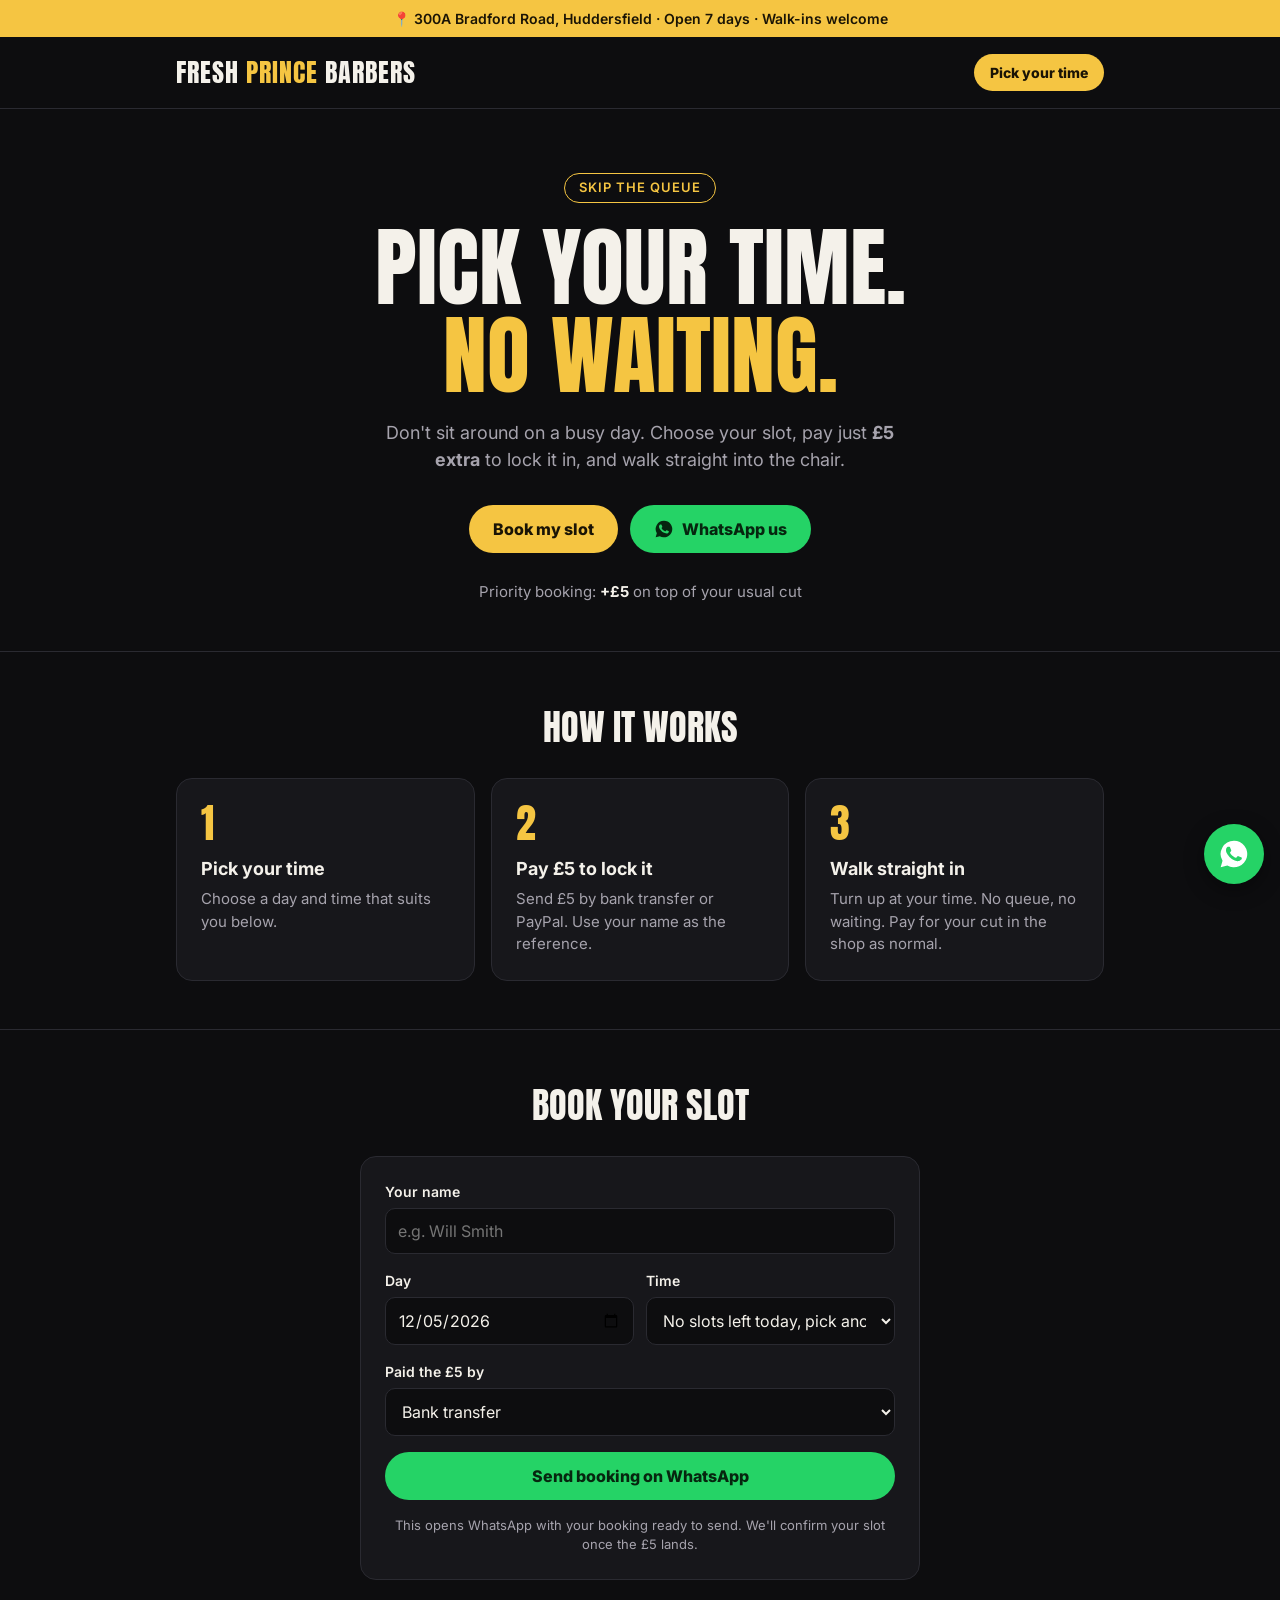
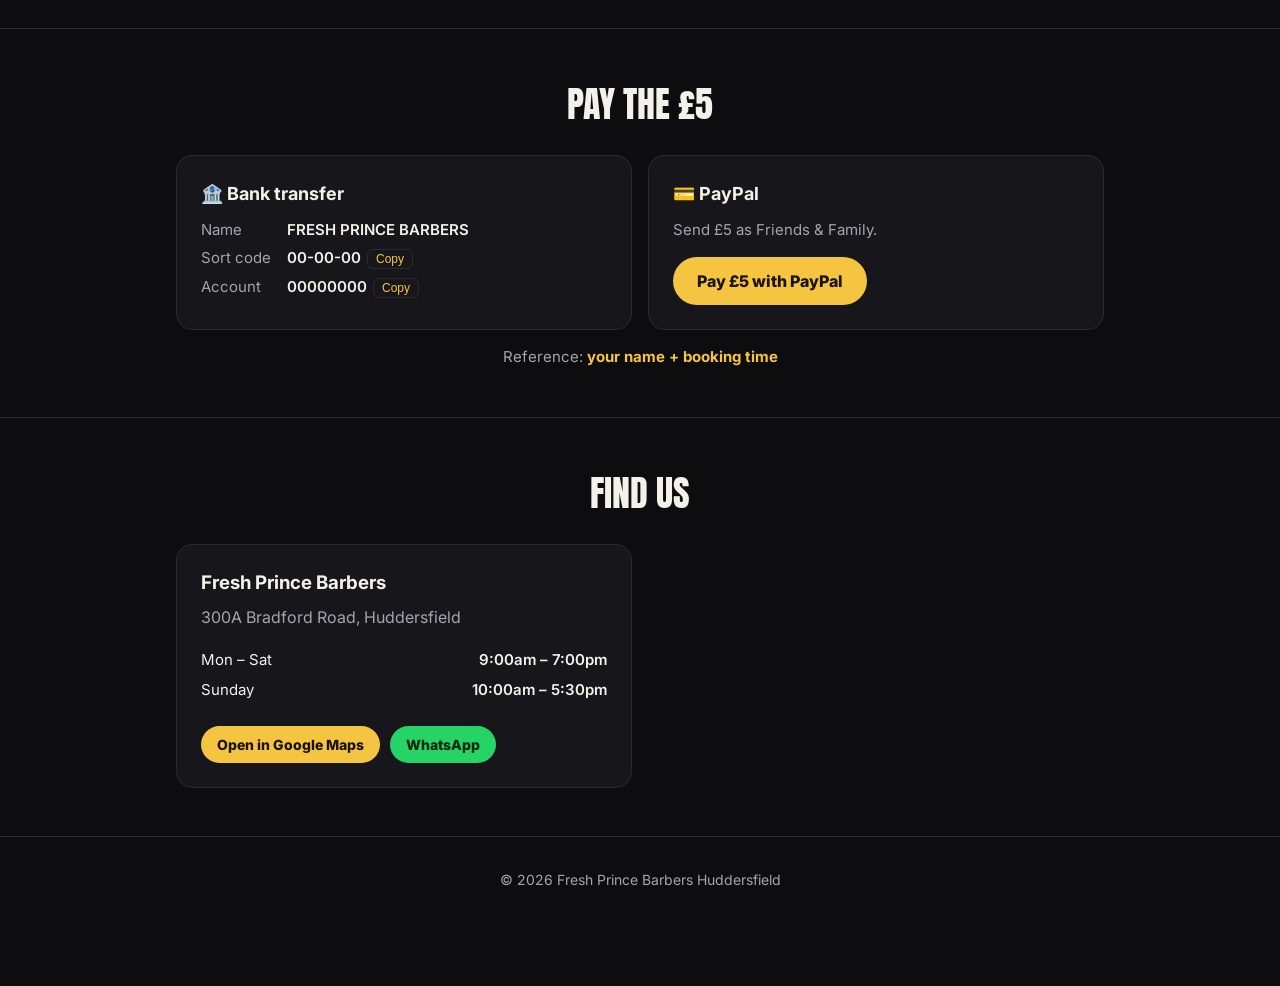
==== index.html @ 9ce082f3 "Add Fresh Prince Barbers priority-booking landing page Single-page funnel: shop banner, 'pick your t" ====
<!DOCTYPE html>
<html lang="en-GB">
<head>
<meta charset="UTF-8">
<meta name="viewport" content="width=device-width, initial-scale=1">
<title>Fresh Prince Barbers Huddersfield</title>
<meta name="description" content="Fresh Prince Barbers, 300A Bradford Road, Huddersfield. Skip the wait: pick your time and pay just £5 extra.">
<link rel="preconnect" href="https://fonts.googleapis.com">
<link rel="preconnect" href="https://fonts.gstatic.com" crossorigin>
<link href="https://fonts.googleapis.com/css2?family=Anton&family=Inter:wght@400;600;800&display=swap" rel="stylesheet">
<style>
  :root {
    --bg: #0d0d0f;
    --panel: #17171b;
    --line: #2a2a31;
    --text: #f4f1ea;
    --muted: #a6a3ad;
    --gold: #f5c542;
    --gold-ink: #1a1405;
    --wa: #25d366;
  }
  * { box-sizing: border-box; margin: 0; padding: 0; }
  html { scroll-behavior: smooth; }
  body {
    background: var(--bg);
    color: var(--text);
    font-family: Inter, system-ui, sans-serif;
    line-height: 1.5;
  }
  a { color: inherit; }
  .wrap { max-width: 960px; margin: 0 auto; padding: 0 16px; }

  /* Shop banner */
  .banner {
    background: var(--gold);
    color: var(--gold-ink);
    font-size: 14px;
    font-weight: 600;
    text-align: center;
    padding: 8px 16px;
  }
  header {
    border-bottom: 1px solid var(--line);
    padding: 16px 0;
  }
  header .wrap { display: flex; align-items: center; justify-content: space-between; gap: 12px; }
  .logo { font-family: Anton, Impact, sans-serif; font-size: 26px; letter-spacing: 1px; text-transform: uppercase; }
  .logo span { color: var(--gold); }
  .btn {
    display: inline-flex; align-items: center; justify-content: center; gap: 8px;
    border: 0; border-radius: 999px; cursor: pointer;
    font: 800 16px Inter, sans-serif; text-decoration: none;
    padding: 14px 24px;
  }
  .btn-gold { background: var(--gold); color: var(--gold-ink); }
  .btn-wa { background: var(--wa); color: #06260f; }
  .btn-small { padding: 10px 16px; font-size: 14px; }

  /* Hero offer */
  .hero { padding: 64px 0 48px; text-align: center; }
  .tag {
    display: inline-block; border: 1px solid var(--gold); color: var(--gold);
    border-radius: 999px; padding: 4px 14px; font-size: 13px; font-weight: 600;
    text-transform: uppercase; letter-spacing: 1px; margin-bottom: 20px;
  }
  .hero h1 {
    font-family: Anton, Impact, sans-serif; font-weight: 400;
    font-size: clamp(44px, 10vw, 88px); line-height: 1; text-transform: uppercase;
  }
  .hero h1 em { font-style: normal; color: var(--gold); }
  .hero p { color: var(--muted); font-size: 18px; max-width: 520px; margin: 20px auto 32px; }
  .hero .ctas { display: flex; flex-wrap: wrap; gap: 12px; justify-content: center; }
  .price-pill {
    display: inline-block; margin-top: 28px; font-size: 15px; color: var(--muted);
  }
  .price-pill b { color: var(--text); }

  /* Steps */
  section { padding: 48px 0; border-top: 1px solid var(--line); }
  h2 { font-family: Anton, Impact, sans-serif; font-weight: 400; font-size: 36px; text-transform: uppercase; margin-bottom: 24px; text-align: center; }
  .steps { display: grid; grid-template-columns: repeat(auto-fit, minmax(220px, 1fr)); gap: 16px; }
  .step { background: var(--panel); border: 1px solid var(--line); border-radius: 16px; padding: 24px; }
  .step .n { font-family: Anton, Impact, sans-serif; color: var(--gold); font-size: 40px; line-height: 1; }
  .step h3 { font-size: 18px; margin: 12px 0 6px; }
  .step p { color: var(--muted); font-size: 15px; }

  /* Booking form */
  form { background: var(--panel); border: 1px solid var(--line); border-radius: 16px; padding: 24px; max-width: 560px; margin: 0 auto; display: grid; gap: 16px; }
  label { display: grid; gap: 6px; font-size: 14px; font-weight: 600; }
  input, select {
    width: 100%; background: var(--bg); color: var(--text);
    border: 1px solid var(--line); border-radius: 10px;
    font: 16px Inter, sans-serif; padding: 12px;
  }
  input:focus, select:focus { outline: 2px solid var(--gold); border-color: transparent; }
  .row { display: grid; grid-template-columns: 1fr 1fr; gap: 12px; }
  .note { color: var(--muted); font-size: 13px; text-align: center; }

  /* Payment */
  .pay { display: grid; grid-template-columns: repeat(auto-fit, minmax(260px, 1fr)); gap: 16px; }
  .pay .card { background: var(--panel); border: 1px solid var(--line); border-radius: 16px; padding: 24px; }
  .pay h3 { font-size: 18px; margin-bottom: 12px; }
  .pay dl { display: grid; grid-template-columns: auto 1fr; gap: 6px 16px; font-size: 15px; }
  .pay dt { color: var(--muted); }
  .pay dd { font-weight: 600; word-break: break-word; }
  .copy { background: none; border: 1px solid var(--line); color: var(--gold); border-radius: 6px; font-size: 12px; padding: 2px 8px; margin-left: 6px; cursor: pointer; }
  .ref { margin-top: 16px; text-align: center; color: var(--muted); font-size: 15px; }
  .ref b { color: var(--gold); }

  /* Visit */
  .visit { display: grid; grid-template-columns: repeat(auto-fit, minmax(260px, 1fr)); gap: 16px; align-items: stretch; }
  .visit .card { background: var(--panel); border: 1px solid var(--line); border-radius: 16px; padding: 24px; }
  .visit table { width: 100%; font-size: 15px; border-collapse: collapse; }
  .visit td { padding: 4px 0; }
  .visit td:last-child { text-align: right; font-weight: 600; }
  iframe { width: 100%; height: 100%; min-height: 240px; border: 0; border-radius: 16px; }

  footer { border-top: 1px solid var(--line); padding: 32px 0 96px; text-align: center; color: var(--muted); font-size: 14px; }

  /* Floating WhatsApp */
  .fab {
    position: fixed; right: 16px; bottom: 16px; z-index: 10;
    width: 60px; height: 60px; border-radius: 50%;
    background: var(--wa); display: grid; place-items: center;
    box-shadow: 0 6px 20px rgba(0,0,0,.4);
  }
  .fab svg { width: 32px; height: 32px; fill: #fff; }

  @media (max-width: 480px) {
    .row { grid-template-columns: 1fr; }
    header .btn-small { display: none; }
  }
</style>
</head>
<body>

<div class="banner">📍 300A Bradford Road, Huddersfield · Open 7 days · Walk-ins welcome</div>

<header>
  <div class="wrap">
    <div class="logo">Fresh <span>Prince</span> Barbers</div>
    <a class="btn btn-gold btn-small" href="#book">Pick your time</a>
  </div>
</header>

<main>
  <div class="hero wrap">
    <div class="tag">Skip the queue</div>
    <h1>Pick your time.<br><em>No waiting.</em></h1>
    <p>Don't sit around on a busy day. Choose your slot, pay just <b>£5 extra</b> to lock it in, and walk straight into the chair.</p>
    <div class="ctas">
      <a class="btn btn-gold" href="#book">Book my slot</a>
      <a class="btn btn-wa js-wa" href="#">
        <svg width="20" height="20" viewBox="0 0 24 24" fill="currentColor" aria-hidden="true"><path d="M12 2a10 10 0 0 0-8.6 15.1L2 22l5-1.3A10 10 0 1 0 12 2Zm5.3 14.1c-.2.6-1.3 1.2-1.8 1.2-.5.1-1 .2-3.4-.7-2.9-1.1-4.7-4.1-4.9-4.3-.1-.2-1.2-1.6-1.2-3s.7-2.2 1-2.5c.3-.3.6-.3.8-.3h.6c.2 0 .4 0 .6.5l.9 2.1c.1.2.1.4 0 .5l-.3.5-.4.5c-.1.1-.3.3-.1.6.2.3.8 1.3 1.7 2.1 1.1 1 2.1 1.3 2.4 1.5.3.1.5.1.6-.1l.9-1c.2-.3.4-.2.6-.1l2 .9c.3.2.5.2.5.4.1.1.1.7-.1 1.3Z"/></svg>
        WhatsApp us
      </a>
    </div>
    <div class="price-pill">Priority booking: <b>+£5</b> on top of your usual cut</div>
  </div>

  <section>
    <div class="wrap">
      <h2>How it works</h2>
      <div class="steps">
        <div class="step"><div class="n">1</div><h3>Pick your time</h3><p>Choose a day and time that suits you below.</p></div>
        <div class="step"><div class="n">2</div><h3>Pay £5 to lock it</h3><p>Send £5 by bank transfer or PayPal. Use your name as the reference.</p></div>
        <div class="step"><div class="n">3</div><h3>Walk straight in</h3><p>Turn up at your time. No queue, no waiting. Pay for your cut in the shop as normal.</p></div>
      </div>
    </div>
  </section>

  <section id="book">
    <div class="wrap">
      <h2>Book your slot</h2>
      <form id="bookForm">
        <label>Your name
          <input name="name" required autocomplete="name" placeholder="e.g. Will Smith">
        </label>
        <div class="row">
          <label>Day
            <input type="date" name="date" id="date" required>
          </label>
          <label>Time
            <select name="time" id="time" required></select>
          </label>
        </div>
        <label>Paid the £5 by
          <select name="method">
            <option>Bank transfer</option>
            <option>PayPal</option>
            <option>Will pay now, after booking</option>
          </select>
        </label>
        <button class="btn btn-wa" type="submit">Send booking on WhatsApp</button>
        <p class="note">This opens WhatsApp with your booking ready to send. We'll confirm your slot once the £5 lands.</p>
      </form>
    </div>
  </section>

  <section id="pay">
    <div class="wrap">
      <h2>Pay the £5</h2>
      <div class="pay">
        <div class="card">
          <h3>🏦 Bank transfer</h3>
          <dl>
            <dt>Name</dt><dd id="bankName"></dd>
            <dt>Sort code</dt><dd><span id="sortCode"></span><button class="copy" data-copy="sortCode" type="button">Copy</button></dd>
            <dt>Account</dt><dd><span id="accNo"></span><button class="copy" data-copy="accNo" type="button">Copy</button></dd>
          </dl>
        </div>
        <div class="card">
          <h3>💳 PayPal</h3>
          <p style="color:var(--muted);font-size:15px;margin-bottom:16px">Send £5 as Friends &amp; Family.</p>
          <a class="btn btn-gold" id="paypalLink" href="#" target="_blank" rel="noopener">Pay £5 with PayPal</a>
        </div>
      </div>
      <p class="ref">Reference: <b>your name + booking time</b></p>
    </div>
  </section>

  <section id="visit">
    <div class="wrap">
      <h2>Find us</h2>
      <div class="visit">
        <div class="card">
          <h3 style="margin-bottom:8px">Fresh Prince Barbers</h3>
          <p style="color:var(--muted);margin-bottom:16px">300A Bradford Road, Huddersfield</p>
          <table>
            <tr><td>Mon – Sat</td><td>9:00am – 7:00pm</td></tr>
            <tr><td>Sunday</td><td>10:00am – 5:30pm</td></tr>
          </table>
          <div style="display:flex;gap:10px;flex-wrap:wrap;margin-top:20px">
            <a class="btn btn-gold btn-small" href="https://share.google/h16wno0VXVLxXwCt4" target="_blank" rel="noopener">Open in Google Maps</a>
            <a class="btn btn-wa btn-small js-wa" href="#">WhatsApp</a>
          </div>
        </div>
        <iframe title="Map" loading="lazy" src="https://maps.google.com/maps?q=Fresh+Prince+Barbers+300A+Bradford+Road+Huddersfield&output=embed"></iframe>
      </div>
    </div>
  </section>
</main>

<footer>
  © <span id="year"></span> Fresh Prince Barbers Huddersfield
</footer>

<a class="fab js-wa" href="#" aria-label="Chat on WhatsApp">
  <svg viewBox="0 0 24 24" aria-hidden="true"><path d="M12 2a10 10 0 0 0-8.6 15.1L2 22l5-1.3A10 10 0 1 0 12 2Zm5.3 14.1c-.2.6-1.3 1.2-1.8 1.2-.5.1-1 .2-3.4-.7-2.9-1.1-4.7-4.1-4.9-4.3-.1-.2-1.2-1.6-1.2-3s.7-2.2 1-2.5c.3-.3.6-.3.8-.3h.6c.2 0 .4 0 .6.5l.9 2.1c.1.2.1.4 0 .5l-.3.5-.4.5c-.1.1-.3.3-.1.6.2.3.8 1.3 1.7 2.1 1.1 1 2.1 1.3 2.4 1.5.3.1.5.1.6-.1l.9-1c.2-.3.4-.2.6-.1l2 .9c.3.2.5.2.5.4.1.1.1.7-.1 1.3Z"/></svg>
</a>

<script>
  // ===== EDIT THESE DETAILS =====
  const SHOP = {
    whatsapp: "447000000000",          // WhatsApp number, international format, no + or spaces
    bankName: "FRESH PRINCE BARBERS",  // Account holder name
    sortCode: "00-00-00",
    accountNumber: "00000000",
    paypal: "https://paypal.me/yourname/5GBP", // PayPal.me link with amount
    slotMinutes: 30,
    hours: { // 24h open/close per day (0 = Sunday)
      0: ["10:00", "17:30"],
      1: ["09:00", "19:00"], 2: ["09:00", "19:00"], 3: ["09:00", "19:00"],
      4: ["09:00", "19:00"], 5: ["09:00", "19:00"], 6: ["09:00", "19:00"]
    }
  };
  // ==============================

  const waUrl = text => "https://wa.me/" + SHOP.whatsapp + (text ? "?text=" + encodeURIComponent(text) : "");

  document.querySelectorAll(".js-wa").forEach(a => {
    a.href = waUrl("Hi Fresh Prince, I'd like to book a priority slot (+£5).");
    a.target = "_blank";
    a.rel = "noopener";
  });
  document.getElementById("bankName").textContent = SHOP.bankName;
  document.getElementById("sortCode").textContent = SHOP.sortCode;
  document.getElementById("accNo").textContent = SHOP.accountNumber;
  document.getElementById("paypalLink").href = SHOP.paypal;
  document.getElementById("year").textContent = new Date().getFullYear();

  document.querySelectorAll(".copy").forEach(btn => {
    btn.addEventListener("click", () => {
      const value = document.getElementById(btn.dataset.copy).textContent;
      navigator.clipboard?.writeText(value).then(() => {
        btn.textContent = "Copied";
        setTimeout(() => (btn.textContent = "Copy"), 1500);
      });
    });
  });

  // Date + time slots
  const dateInput = document.getElementById("date");
  const timeSelect = document.getElementById("time");
  const pad = n => String(n).padStart(2, "0");
  const toISO = d => d.getFullYear() + "-" + pad(d.getMonth() + 1) + "-" + pad(d.getDate());
  const today = new Date();
  dateInput.min = toISO(today);
  dateInput.value = toISO(today);

  function fillSlots() {
    const [y, m, d] = dateInput.value.split("-").map(Number);
    const day = new Date(y, m - 1, d);
    const [open, close] = SHOP.hours[day.getDay()];
    const toMin = t => { const [h, mm] = t.split(":").map(Number); return h * 60 + mm; };
    const isToday = toISO(day) === toISO(new Date());
    const now = new Date();
    const nowMin = now.getHours() * 60 + now.getMinutes() + 30; // at least 30 min notice

    timeSelect.innerHTML = "";
    for (let t = toMin(open); t + SHOP.slotMinutes <= toMin(close); t += SHOP.slotMinutes) {
      if (isToday && t < nowMin) continue;
      const label = pad(Math.floor(t / 60)) + ":" + pad(t % 60);
      timeSelect.add(new Option(label, label));
    }
    if (!timeSelect.options.length) {
      timeSelect.add(new Option("No slots left today, pick another day", ""));
    }
  }
  dateInput.addEventListener("change", fillSlots);
  fillSlots();

  document.getElementById("bookForm").addEventListener("submit", e => {
    e.preventDefault();
    const f = new FormData(e.target);
    const niceDate = new Date(f.get("date") + "T00:00").toLocaleDateString("en-GB", { weekday: "long", day: "numeric", month: "long" });
    const msg =
      "Hi Fresh Prince, I'd like to book a priority slot (+£5).\n\n" +
      "Name: " + f.get("name") + "\n" +
      "Day: " + niceDate + "\n" +
      "Time: " + f.get("time") + "\n" +
      "£5 payment: " + f.get("method");
    window.open(waUrl(msg), "_blank");
  });
</script>
</body>
</html>
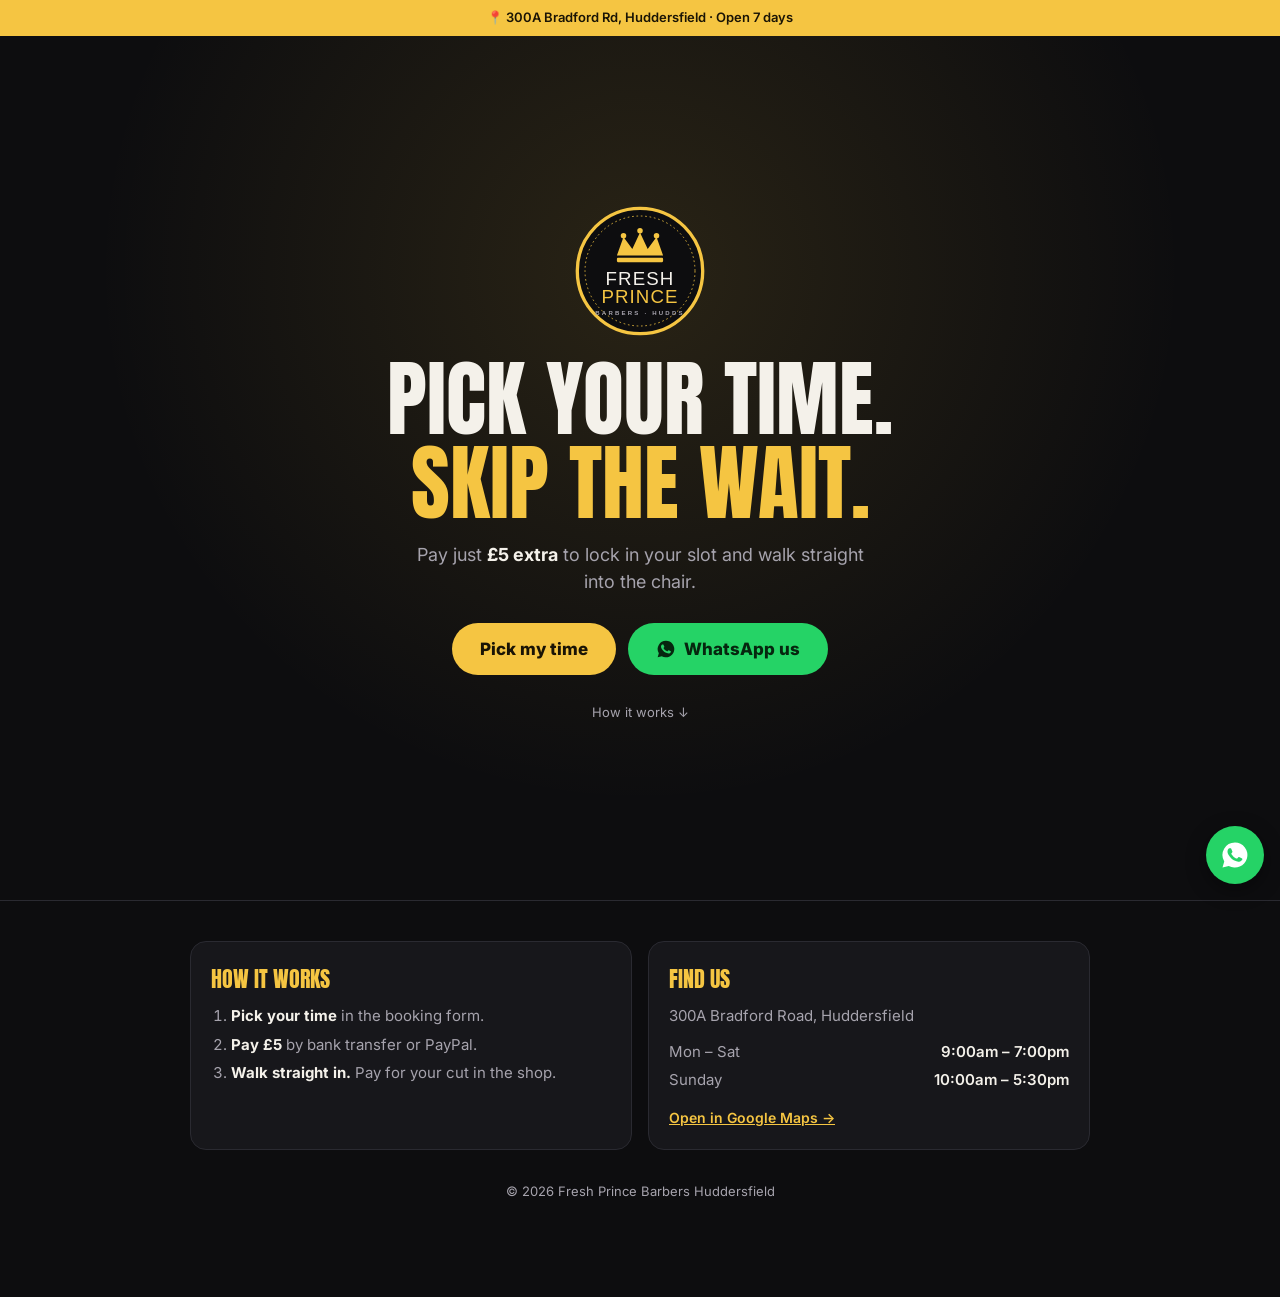
==== commit c813e961: "Single-fold layout with popup booking form and SVG logo Hero fits one screen; booking opens a two-st" ====
--- a/index.html
+++ b/index.html
@@ -5,6 +5,7 @@
 <meta name="viewport" content="width=device-width, initial-scale=1">
 <title>Fresh Prince Barbers Huddersfield</title>
 <meta name="description" content="Fresh Prince Barbers, 300A Bradford Road, Huddersfield. Skip the wait: pick your time and pay just £5 extra.">
+<link rel="icon" href="logo.svg" type="image/svg+xml">
 <link rel="preconnect" href="https://fonts.googleapis.com">
 <link rel="preconnect" href="https://fonts.gstatic.com" crossorigin>
 <link href="https://fonts.googleapis.com/css2?family=Anton&family=Inter:wght@400;600;800&display=swap" rel="stylesheet">
@@ -20,7 +21,6 @@
     --wa: #25d366;
   }
   * { box-sizing: border-box; margin: 0; padding: 0; }
-  html { scroll-behavior: smooth; }
   body {
     background: var(--bg);
     color: var(--text);
@@ -28,64 +28,77 @@
     line-height: 1.5;
   }
   a { color: inherit; }
-  .wrap { max-width: 960px; margin: 0 auto; padding: 0 16px; }
-
-  /* Shop banner */
-  .banner {
-    background: var(--gold);
-    color: var(--gold-ink);
-    font-size: 14px;
-    font-weight: 600;
-    text-align: center;
-    padding: 8px 16px;
-  }
-  header {
-    border-bottom: 1px solid var(--line);
-    padding: 16px 0;
-  }
-  header .wrap { display: flex; align-items: center; justify-content: space-between; gap: 12px; }
-  .logo { font-family: Anton, Impact, sans-serif; font-size: 26px; letter-spacing: 1px; text-transform: uppercase; }
-  .logo span { color: var(--gold); }
   .btn {
     display: inline-flex; align-items: center; justify-content: center; gap: 8px;
     border: 0; border-radius: 999px; cursor: pointer;
-    font: 800 16px Inter, sans-serif; text-decoration: none;
-    padding: 14px 24px;
+    font: 800 17px Inter, sans-serif; text-decoration: none;
+    padding: 16px 28px;
   }
   .btn-gold { background: var(--gold); color: var(--gold-ink); }
   .btn-wa { background: var(--wa); color: #06260f; }
-  .btn-small { padding: 10px 16px; font-size: 14px; }
-
-  /* Hero offer */
-  .hero { padding: 64px 0 48px; text-align: center; }
-  .tag {
-    display: inline-block; border: 1px solid var(--gold); color: var(--gold);
-    border-radius: 999px; padding: 4px 14px; font-size: 13px; font-weight: 600;
-    text-transform: uppercase; letter-spacing: 1px; margin-bottom: 20px;
-  }
+  .btn-ghost { background: none; color: var(--muted); border: 1px solid var(--line); }
+  .wa-ico { width: 20px; height: 20px; fill: currentColor; }
+
+  /* First fold */
+  .fold {
+    min-height: 100vh; min-height: 100svh;
+    display: flex; flex-direction: column;
+    background:
+      radial-gradient(ellipse at 50% 30%, rgba(245,197,66,.12), transparent 60%),
+      var(--bg);
+  }
+  .banner {
+    background: var(--gold); color: var(--gold-ink);
+    font-size: 13px; font-weight: 600; text-align: center; padding: 8px 16px;
+  }
+  .hero {
+    flex: 1; display: flex; flex-direction: column; align-items: center; justify-content: center;
+    text-align: center; padding: 24px 16px 32px;
+  }
+  .logo { width: 132px; height: 132px; margin-bottom: 20px; }
   .hero h1 {
     font-family: Anton, Impact, sans-serif; font-weight: 400;
-    font-size: clamp(44px, 10vw, 88px); line-height: 1; text-transform: uppercase;
+    font-size: clamp(42px, 9vw, 84px); line-height: 1; text-transform: uppercase;
   }
   .hero h1 em { font-style: normal; color: var(--gold); }
-  .hero p { color: var(--muted); font-size: 18px; max-width: 520px; margin: 20px auto 32px; }
-  .hero .ctas { display: flex; flex-wrap: wrap; gap: 12px; justify-content: center; }
-  .price-pill {
-    display: inline-block; margin-top: 28px; font-size: 15px; color: var(--muted);
-  }
-  .price-pill b { color: var(--text); }
-
-  /* Steps */
-  section { padding: 48px 0; border-top: 1px solid var(--line); }
-  h2 { font-family: Anton, Impact, sans-serif; font-weight: 400; font-size: 36px; text-transform: uppercase; margin-bottom: 24px; text-align: center; }
-  .steps { display: grid; grid-template-columns: repeat(auto-fit, minmax(220px, 1fr)); gap: 16px; }
-  .step { background: var(--panel); border: 1px solid var(--line); border-radius: 16px; padding: 24px; }
-  .step .n { font-family: Anton, Impact, sans-serif; color: var(--gold); font-size: 40px; line-height: 1; }
-  .step h3 { font-size: 18px; margin: 12px 0 6px; }
-  .step p { color: var(--muted); font-size: 15px; }
-
-  /* Booking form */
-  form { background: var(--panel); border: 1px solid var(--line); border-radius: 16px; padding: 24px; max-width: 560px; margin: 0 auto; display: grid; gap: 16px; }
+  .hero p { color: var(--muted); font-size: 18px; max-width: 460px; margin: 16px auto 28px; }
+  .hero p b { color: var(--text); }
+  .ctas { display: flex; flex-wrap: wrap; gap: 12px; justify-content: center; }
+  .scroll-hint { margin-top: 28px; font-size: 13px; color: var(--muted); text-decoration: none; }
+
+  /* Second fold */
+  .info { border-top: 1px solid var(--line); padding: 40px 16px 96px; }
+  .info .wrap { max-width: 900px; margin: 0 auto; display: grid; gap: 16px; grid-template-columns: repeat(auto-fit, minmax(240px, 1fr)); }
+  .card { background: var(--panel); border: 1px solid var(--line); border-radius: 16px; padding: 20px; }
+  .card h2 { font-family: Anton, Impact, sans-serif; font-weight: 400; font-size: 22px; text-transform: uppercase; color: var(--gold); margin-bottom: 10px; }
+  .card ol { padding-left: 20px; color: var(--muted); font-size: 15px; display: grid; gap: 6px; }
+  .card ol b { color: var(--text); }
+  .card table { width: 100%; font-size: 15px; border-collapse: collapse; }
+  .card td { padding: 3px 0; color: var(--muted); }
+  .card td:last-child { text-align: right; color: var(--text); font-weight: 600; }
+  .card .addr { color: var(--muted); font-size: 15px; margin-bottom: 10px; }
+  .card a.link { color: var(--gold); font-weight: 600; font-size: 14px; }
+  footer { text-align: center; color: var(--muted); font-size: 13px; margin-top: 32px; }
+
+  /* Popup */
+  .modal {
+    position: fixed; inset: 0; z-index: 20;
+    background: rgba(0,0,0,.75);
+    display: none; align-items: center; justify-content: center; padding: 16px;
+  }
+  .modal.open { display: flex; }
+  .sheet {
+    position: relative; width: 100%; max-width: 440px; max-height: 100%; overflow-y: auto;
+    background: var(--panel); border: 1px solid var(--line); border-radius: 20px; padding: 24px;
+  }
+  .close {
+    position: absolute; top: 12px; right: 12px; width: 36px; height: 36px;
+    border-radius: 50%; border: 1px solid var(--line); background: var(--bg);
+    color: var(--text); font-size: 20px; cursor: pointer;
+  }
+  .sheet h3 { font-family: Anton, Impact, sans-serif; font-weight: 400; font-size: 28px; text-transform: uppercase; }
+  .sheet .sub { color: var(--muted); font-size: 14px; margin-bottom: 18px; }
+  .sheet form, .step2 { display: grid; gap: 14px; }
   label { display: grid; gap: 6px; font-size: 14px; font-weight: 600; }
   input, select {
     width: 100%; background: var(--bg); color: var(--text);
@@ -94,160 +107,123 @@
   }
   input:focus, select:focus { outline: 2px solid var(--gold); border-color: transparent; }
   .row { display: grid; grid-template-columns: 1fr 1fr; gap: 12px; }
-  .note { color: var(--muted); font-size: 13px; text-align: center; }
-
-  /* Payment */
-  .pay { display: grid; grid-template-columns: repeat(auto-fit, minmax(260px, 1fr)); gap: 16px; }
-  .pay .card { background: var(--panel); border: 1px solid var(--line); border-radius: 16px; padding: 24px; }
-  .pay h3 { font-size: 18px; margin-bottom: 12px; }
-  .pay dl { display: grid; grid-template-columns: auto 1fr; gap: 6px 16px; font-size: 15px; }
-  .pay dt { color: var(--muted); }
-  .pay dd { font-weight: 600; word-break: break-word; }
-  .copy { background: none; border: 1px solid var(--line); color: var(--gold); border-radius: 6px; font-size: 12px; padding: 2px 8px; margin-left: 6px; cursor: pointer; }
-  .ref { margin-top: 16px; text-align: center; color: var(--muted); font-size: 15px; }
-  .ref b { color: var(--gold); }
-
-  /* Visit */
-  .visit { display: grid; grid-template-columns: repeat(auto-fit, minmax(260px, 1fr)); gap: 16px; align-items: stretch; }
-  .visit .card { background: var(--panel); border: 1px solid var(--line); border-radius: 16px; padding: 24px; }
-  .visit table { width: 100%; font-size: 15px; border-collapse: collapse; }
-  .visit td { padding: 4px 0; }
-  .visit td:last-child { text-align: right; font-weight: 600; }
-  iframe { width: 100%; height: 100%; min-height: 240px; border: 0; border-radius: 16px; }
-
-  footer { border-top: 1px solid var(--line); padding: 32px 0 96px; text-align: center; color: var(--muted); font-size: 14px; }
+  .paybox { background: var(--bg); border: 1px solid var(--line); border-radius: 12px; padding: 14px; font-size: 14px; }
+  .paybox dl { display: grid; grid-template-columns: auto 1fr; gap: 4px 12px; }
+  .paybox dt { color: var(--muted); }
+  .paybox dd { font-weight: 600; }
+  .paybox .ref { margin-top: 8px; color: var(--muted); }
+  .paybox .ref b { color: var(--gold); }
+  .copy { background: none; border: 1px solid var(--line); color: var(--gold); border-radius: 6px; font-size: 12px; padding: 1px 8px; margin-left: 6px; cursor: pointer; }
+  .summary { font-size: 15px; }
+  .summary b { color: var(--gold); }
+  .step2 { display: none; }
+  .sheet.paid form { display: none; }
+  .sheet.paid .step2 { display: grid; }
 
   /* Floating WhatsApp */
   .fab {
     position: fixed; right: 16px; bottom: 16px; z-index: 10;
-    width: 60px; height: 60px; border-radius: 50%;
+    width: 58px; height: 58px; border-radius: 50%;
     background: var(--wa); display: grid; place-items: center;
     box-shadow: 0 6px 20px rgba(0,0,0,.4);
   }
-  .fab svg { width: 32px; height: 32px; fill: #fff; }
-
-  @media (max-width: 480px) {
-    .row { grid-template-columns: 1fr; }
-    header .btn-small { display: none; }
+  .fab svg { width: 30px; height: 30px; fill: #fff; }
+
+  @media (max-width: 420px) {
+    .logo { width: 110px; height: 110px; }
+    .hero p { font-size: 16px; }
+    .ctas .btn { width: 100%; }
   }
 </style>
 </head>
 <body>
 
-<div class="banner">📍 300A Bradford Road, Huddersfield · Open 7 days · Walk-ins welcome</div>
-
-<header>
+<svg width="0" height="0" style="position:absolute">
+  <symbol id="wa" viewBox="0 0 24 24"><path d="M12 2a10 10 0 0 0-8.6 15.1L2 22l5-1.3A10 10 0 1 0 12 2Zm5.3 14.1c-.2.6-1.3 1.2-1.8 1.2-.5.1-1 .2-3.4-.7-2.9-1.1-4.7-4.1-4.9-4.3-.1-.2-1.2-1.6-1.2-3s.7-2.2 1-2.5c.3-.3.6-.3.8-.3h.6c.2 0 .4 0 .6.5l.9 2.1c.1.2.1.4 0 .5l-.3.5-.4.5c-.1.1-.3.3-.1.6.2.3.8 1.3 1.7 2.1 1.1 1 2.1 1.3 2.4 1.5.3.1.5.1.6-.1l.9-1c.2-.3.4-.2.6-.1l2 .9c.3.2.5.2.5.4.1.1.1.7-.1 1.3Z"/></symbol>
+</svg>
+
+<div class="fold">
+  <div class="banner">📍 300A Bradford Rd, Huddersfield · Open 7 days</div>
+  <main class="hero">
+    <img class="logo" src="logo.svg" alt="Fresh Prince Barbers">
+    <h1>Pick your time.<br><em>Skip the wait.</em></h1>
+    <p>Pay just <b>£5 extra</b> to lock in your slot and walk straight into the chair.</p>
+    <div class="ctas">
+      <button class="btn btn-gold js-open" type="button">Pick my time</button>
+      <a class="btn btn-wa js-wa" href="#"><svg class="wa-ico"><use href="#wa"/></svg>WhatsApp us</a>
+    </div>
+    <a class="scroll-hint" href="#info">How it works ↓</a>
+  </main>
+</div>
+
+<section class="info" id="info">
   <div class="wrap">
-    <div class="logo">Fresh <span>Prince</span> Barbers</div>
-    <a class="btn btn-gold btn-small" href="#book">Pick your time</a>
+    <div class="card">
+      <h2>How it works</h2>
+      <ol>
+        <li><b>Pick your time</b> in the booking form.</li>
+        <li><b>Pay £5</b> by bank transfer or PayPal.</li>
+        <li><b>Walk straight in.</b> Pay for your cut in the shop.</li>
+      </ol>
+    </div>
+    <div class="card">
+      <h2>Find us</h2>
+      <p class="addr">300A Bradford Road, Huddersfield</p>
+      <table>
+        <tr><td>Mon – Sat</td><td>9:00am – 7:00pm</td></tr>
+        <tr><td>Sunday</td><td>10:00am – 5:30pm</td></tr>
+      </table>
+      <p style="margin-top:10px"><a class="link" href="https://share.google/h16wno0VXVLxXwCt4" target="_blank" rel="noopener">Open in Google Maps →</a></p>
+    </div>
   </div>
-</header>
-
-<main>
-  <div class="hero wrap">
-    <div class="tag">Skip the queue</div>
-    <h1>Pick your time.<br><em>No waiting.</em></h1>
-    <p>Don't sit around on a busy day. Choose your slot, pay just <b>£5 extra</b> to lock it in, and walk straight into the chair.</p>
-    <div class="ctas">
-      <a class="btn btn-gold" href="#book">Book my slot</a>
-      <a class="btn btn-wa js-wa" href="#">
-        <svg width="20" height="20" viewBox="0 0 24 24" fill="currentColor" aria-hidden="true"><path d="M12 2a10 10 0 0 0-8.6 15.1L2 22l5-1.3A10 10 0 1 0 12 2Zm5.3 14.1c-.2.6-1.3 1.2-1.8 1.2-.5.1-1 .2-3.4-.7-2.9-1.1-4.7-4.1-4.9-4.3-.1-.2-1.2-1.6-1.2-3s.7-2.2 1-2.5c.3-.3.6-.3.8-.3h.6c.2 0 .4 0 .6.5l.9 2.1c.1.2.1.4 0 .5l-.3.5-.4.5c-.1.1-.3.3-.1.6.2.3.8 1.3 1.7 2.1 1.1 1 2.1 1.3 2.4 1.5.3.1.5.1.6-.1l.9-1c.2-.3.4-.2.6-.1l2 .9c.3.2.5.2.5.4.1.1.1.7-.1 1.3Z"/></svg>
-        WhatsApp us
-      </a>
+  <footer>© <span id="year"></span> Fresh Prince Barbers Huddersfield</footer>
+</section>
+
+<div class="modal" id="modal" role="dialog" aria-modal="true" aria-labelledby="modalTitle">
+  <div class="sheet" id="sheet">
+    <button class="close js-close" type="button" aria-label="Close">×</button>
+
+    <form id="bookForm">
+      <div>
+        <h3 id="modalTitle">Pick your time</h3>
+        <p class="sub">Priority slot: +£5 on top of your cut.</p>
+      </div>
+      <label>Your name
+        <input name="name" required autocomplete="name" placeholder="e.g. Will Smith">
+      </label>
+      <div class="row">
+        <label>Day
+          <input type="date" name="date" id="date" required>
+        </label>
+        <label>Time
+          <select name="time" id="time" required></select>
+        </label>
+      </div>
+      <button class="btn btn-gold" type="submit">Next: pay £5</button>
+    </form>
+
+    <div class="step2">
+      <div>
+        <h3>Lock it in</h3>
+        <p class="summary" id="summary"></p>
+      </div>
+      <div class="paybox">
+        <strong>🏦 Bank transfer</strong>
+        <dl style="margin-top:8px">
+          <dt>Name</dt><dd id="bankName"></dd>
+          <dt>Sort code</dt><dd><span id="sortCode"></span><button class="copy" data-copy="sortCode" type="button">Copy</button></dd>
+          <dt>Account</dt><dd><span id="accNo"></span><button class="copy" data-copy="accNo" type="button">Copy</button></dd>
+        </dl>
+        <p class="ref">Reference: <b>your name</b></p>
+      </div>
+      <a class="btn btn-gold" id="paypalLink" href="#" target="_blank" rel="noopener">Or pay £5 with PayPal</a>
+      <button class="btn btn-wa" id="sendWa" type="button"><svg class="wa-ico"><use href="#wa"/></svg>I've paid, send booking</button>
+      <button class="btn btn-ghost" id="back" type="button">← Change time</button>
     </div>
-    <div class="price-pill">Priority booking: <b>+£5</b> on top of your usual cut</div>
   </div>
-
-  <section>
-    <div class="wrap">
-      <h2>How it works</h2>
-      <div class="steps">
-        <div class="step"><div class="n">1</div><h3>Pick your time</h3><p>Choose a day and time that suits you below.</p></div>
-        <div class="step"><div class="n">2</div><h3>Pay £5 to lock it</h3><p>Send £5 by bank transfer or PayPal. Use your name as the reference.</p></div>
-        <div class="step"><div class="n">3</div><h3>Walk straight in</h3><p>Turn up at your time. No queue, no waiting. Pay for your cut in the shop as normal.</p></div>
-      </div>
-    </div>
-  </section>
-
-  <section id="book">
-    <div class="wrap">
-      <h2>Book your slot</h2>
-      <form id="bookForm">
-        <label>Your name
-          <input name="name" required autocomplete="name" placeholder="e.g. Will Smith">
-        </label>
-        <div class="row">
-          <label>Day
-            <input type="date" name="date" id="date" required>
-          </label>
-          <label>Time
-            <select name="time" id="time" required></select>
-          </label>
-        </div>
-        <label>Paid the £5 by
-          <select name="method">
-            <option>Bank transfer</option>
-            <option>PayPal</option>
-            <option>Will pay now, after booking</option>
-          </select>
-        </label>
-        <button class="btn btn-wa" type="submit">Send booking on WhatsApp</button>
-        <p class="note">This opens WhatsApp with your booking ready to send. We'll confirm your slot once the £5 lands.</p>
-      </form>
-    </div>
-  </section>
-
-  <section id="pay">
-    <div class="wrap">
-      <h2>Pay the £5</h2>
-      <div class="pay">
-        <div class="card">
-          <h3>🏦 Bank transfer</h3>
-          <dl>
-            <dt>Name</dt><dd id="bankName"></dd>
-            <dt>Sort code</dt><dd><span id="sortCode"></span><button class="copy" data-copy="sortCode" type="button">Copy</button></dd>
-            <dt>Account</dt><dd><span id="accNo"></span><button class="copy" data-copy="accNo" type="button">Copy</button></dd>
-          </dl>
-        </div>
-        <div class="card">
-          <h3>💳 PayPal</h3>
-          <p style="color:var(--muted);font-size:15px;margin-bottom:16px">Send £5 as Friends &amp; Family.</p>
-          <a class="btn btn-gold" id="paypalLink" href="#" target="_blank" rel="noopener">Pay £5 with PayPal</a>
-        </div>
-      </div>
-      <p class="ref">Reference: <b>your name + booking time</b></p>
-    </div>
-  </section>
-
-  <section id="visit">
-    <div class="wrap">
-      <h2>Find us</h2>
-      <div class="visit">
-        <div class="card">
-          <h3 style="margin-bottom:8px">Fresh Prince Barbers</h3>
-          <p style="color:var(--muted);margin-bottom:16px">300A Bradford Road, Huddersfield</p>
-          <table>
-            <tr><td>Mon – Sat</td><td>9:00am – 7:00pm</td></tr>
-            <tr><td>Sunday</td><td>10:00am – 5:30pm</td></tr>
-          </table>
-          <div style="display:flex;gap:10px;flex-wrap:wrap;margin-top:20px">
-            <a class="btn btn-gold btn-small" href="https://share.google/h16wno0VXVLxXwCt4" target="_blank" rel="noopener">Open in Google Maps</a>
-            <a class="btn btn-wa btn-small js-wa" href="#">WhatsApp</a>
-          </div>
-        </div>
-        <iframe title="Map" loading="lazy" src="https://maps.google.com/maps?q=Fresh+Prince+Barbers+300A+Bradford+Road+Huddersfield&output=embed"></iframe>
-      </div>
-    </div>
-  </section>
-</main>
-
-<footer>
-  © <span id="year"></span> Fresh Prince Barbers Huddersfield
-</footer>
-
-<a class="fab js-wa" href="#" aria-label="Chat on WhatsApp">
-  <svg viewBox="0 0 24 24" aria-hidden="true"><path d="M12 2a10 10 0 0 0-8.6 15.1L2 22l5-1.3A10 10 0 1 0 12 2Zm5.3 14.1c-.2.6-1.3 1.2-1.8 1.2-.5.1-1 .2-3.4-.7-2.9-1.1-4.7-4.1-4.9-4.3-.1-.2-1.2-1.6-1.2-3s.7-2.2 1-2.5c.3-.3.6-.3.8-.3h.6c.2 0 .4 0 .6.5l.9 2.1c.1.2.1.4 0 .5l-.3.5-.4.5c-.1.1-.3.3-.1.6.2.3.8 1.3 1.7 2.1 1.1 1 2.1 1.3 2.4 1.5.3.1.5.1.6-.1l.9-1c.2-.3.4-.2.6-.1l2 .9c.3.2.5.2.5.4.1.1.1.7-.1 1.3Z"/></svg>
-</a>
+</div>
+
+<a class="fab js-wa" href="#" aria-label="Chat on WhatsApp"><svg><use href="#wa"/></svg></a>
 
 <script>
   // ===== EDIT THESE DETAILS =====
@@ -266,6 +242,7 @@
   };
   // ==============================
 
+  const $ = id => document.getElementById(id);
   const waUrl = text => "https://wa.me/" + SHOP.whatsapp + (text ? "?text=" + encodeURIComponent(text) : "");
 
   document.querySelectorAll(".js-wa").forEach(a => {
@@ -273,63 +250,78 @@
     a.target = "_blank";
     a.rel = "noopener";
   });
-  document.getElementById("bankName").textContent = SHOP.bankName;
-  document.getElementById("sortCode").textContent = SHOP.sortCode;
-  document.getElementById("accNo").textContent = SHOP.accountNumber;
-  document.getElementById("paypalLink").href = SHOP.paypal;
-  document.getElementById("year").textContent = new Date().getFullYear();
+  $("bankName").textContent = SHOP.bankName;
+  $("sortCode").textContent = SHOP.sortCode;
+  $("accNo").textContent = SHOP.accountNumber;
+  $("paypalLink").href = SHOP.paypal;
+  $("year").textContent = new Date().getFullYear();
 
   document.querySelectorAll(".copy").forEach(btn => {
     btn.addEventListener("click", () => {
-      const value = document.getElementById(btn.dataset.copy).textContent;
-      navigator.clipboard?.writeText(value).then(() => {
+      navigator.clipboard?.writeText($(btn.dataset.copy).textContent).then(() => {
         btn.textContent = "Copied";
         setTimeout(() => (btn.textContent = "Copy"), 1500);
       });
     });
   });
 
+  // Popup open/close
+  const modal = $("modal"), sheet = $("sheet");
+  const openModal = () => { modal.classList.add("open"); sheet.classList.remove("paid"); };
+  const closeModal = () => modal.classList.remove("open");
+  document.querySelectorAll(".js-open").forEach(b => b.addEventListener("click", openModal));
+  document.querySelectorAll(".js-close").forEach(b => b.addEventListener("click", closeModal));
+  modal.addEventListener("click", e => { if (e.target === modal) closeModal(); });
+  document.addEventListener("keydown", e => { if (e.key === "Escape") closeModal(); });
+
   // Date + time slots
-  const dateInput = document.getElementById("date");
-  const timeSelect = document.getElementById("time");
+  const dateInput = $("date"), timeSelect = $("time");
   const pad = n => String(n).padStart(2, "0");
   const toISO = d => d.getFullYear() + "-" + pad(d.getMonth() + 1) + "-" + pad(d.getDate());
-  const today = new Date();
-  dateInput.min = toISO(today);
-  dateInput.value = toISO(today);
+  const toMin = t => { const [h, m] = t.split(":").map(Number); return h * 60 + m; };
+  dateInput.min = toISO(new Date());
+  dateInput.value = toISO(new Date());
 
   function fillSlots() {
     const [y, m, d] = dateInput.value.split("-").map(Number);
     const day = new Date(y, m - 1, d);
     const [open, close] = SHOP.hours[day.getDay()];
-    const toMin = t => { const [h, mm] = t.split(":").map(Number); return h * 60 + mm; };
-    const isToday = toISO(day) === toISO(new Date());
     const now = new Date();
-    const nowMin = now.getHours() * 60 + now.getMinutes() + 30; // at least 30 min notice
+    const isToday = toISO(day) === toISO(now);
+    const earliest = now.getHours() * 60 + now.getMinutes() + 30; // at least 30 min notice
 
     timeSelect.innerHTML = "";
     for (let t = toMin(open); t + SHOP.slotMinutes <= toMin(close); t += SHOP.slotMinutes) {
-      if (isToday && t < nowMin) continue;
+      if (isToday && t < earliest) continue;
       const label = pad(Math.floor(t / 60)) + ":" + pad(t % 60);
       timeSelect.add(new Option(label, label));
     }
     if (!timeSelect.options.length) {
-      timeSelect.add(new Option("No slots left today, pick another day", ""));
+      timeSelect.add(new Option("None left today, pick another day", ""));
     }
   }
   dateInput.addEventListener("change", fillSlots);
   fillSlots();
 
-  document.getElementById("bookForm").addEventListener("submit", e => {
+  // Step 1 -> step 2 -> WhatsApp
+  let booking = null;
+  $("bookForm").addEventListener("submit", e => {
     e.preventDefault();
     const f = new FormData(e.target);
     const niceDate = new Date(f.get("date") + "T00:00").toLocaleDateString("en-GB", { weekday: "long", day: "numeric", month: "long" });
+    booking = { name: f.get("name"), date: niceDate, time: f.get("time") };
+    $("summary").innerHTML = "";
+    $("summary").append(booking.date + " at ", Object.assign(document.createElement("b"), { textContent: booking.time }), ". Send £5 to hold it:");
+    sheet.classList.add("paid");
+  });
+  $("back").addEventListener("click", () => sheet.classList.remove("paid"));
+  $("sendWa").addEventListener("click", () => {
     const msg =
       "Hi Fresh Prince, I'd like to book a priority slot (+£5).\n\n" +
-      "Name: " + f.get("name") + "\n" +
-      "Day: " + niceDate + "\n" +
-      "Time: " + f.get("time") + "\n" +
-      "£5 payment: " + f.get("method");
+      "Name: " + booking.name + "\n" +
+      "Day: " + booking.date + "\n" +
+      "Time: " + booking.time + "\n" +
+      "£5 sent ✅";
     window.open(waUrl(msg), "_blank");
   });
 </script>
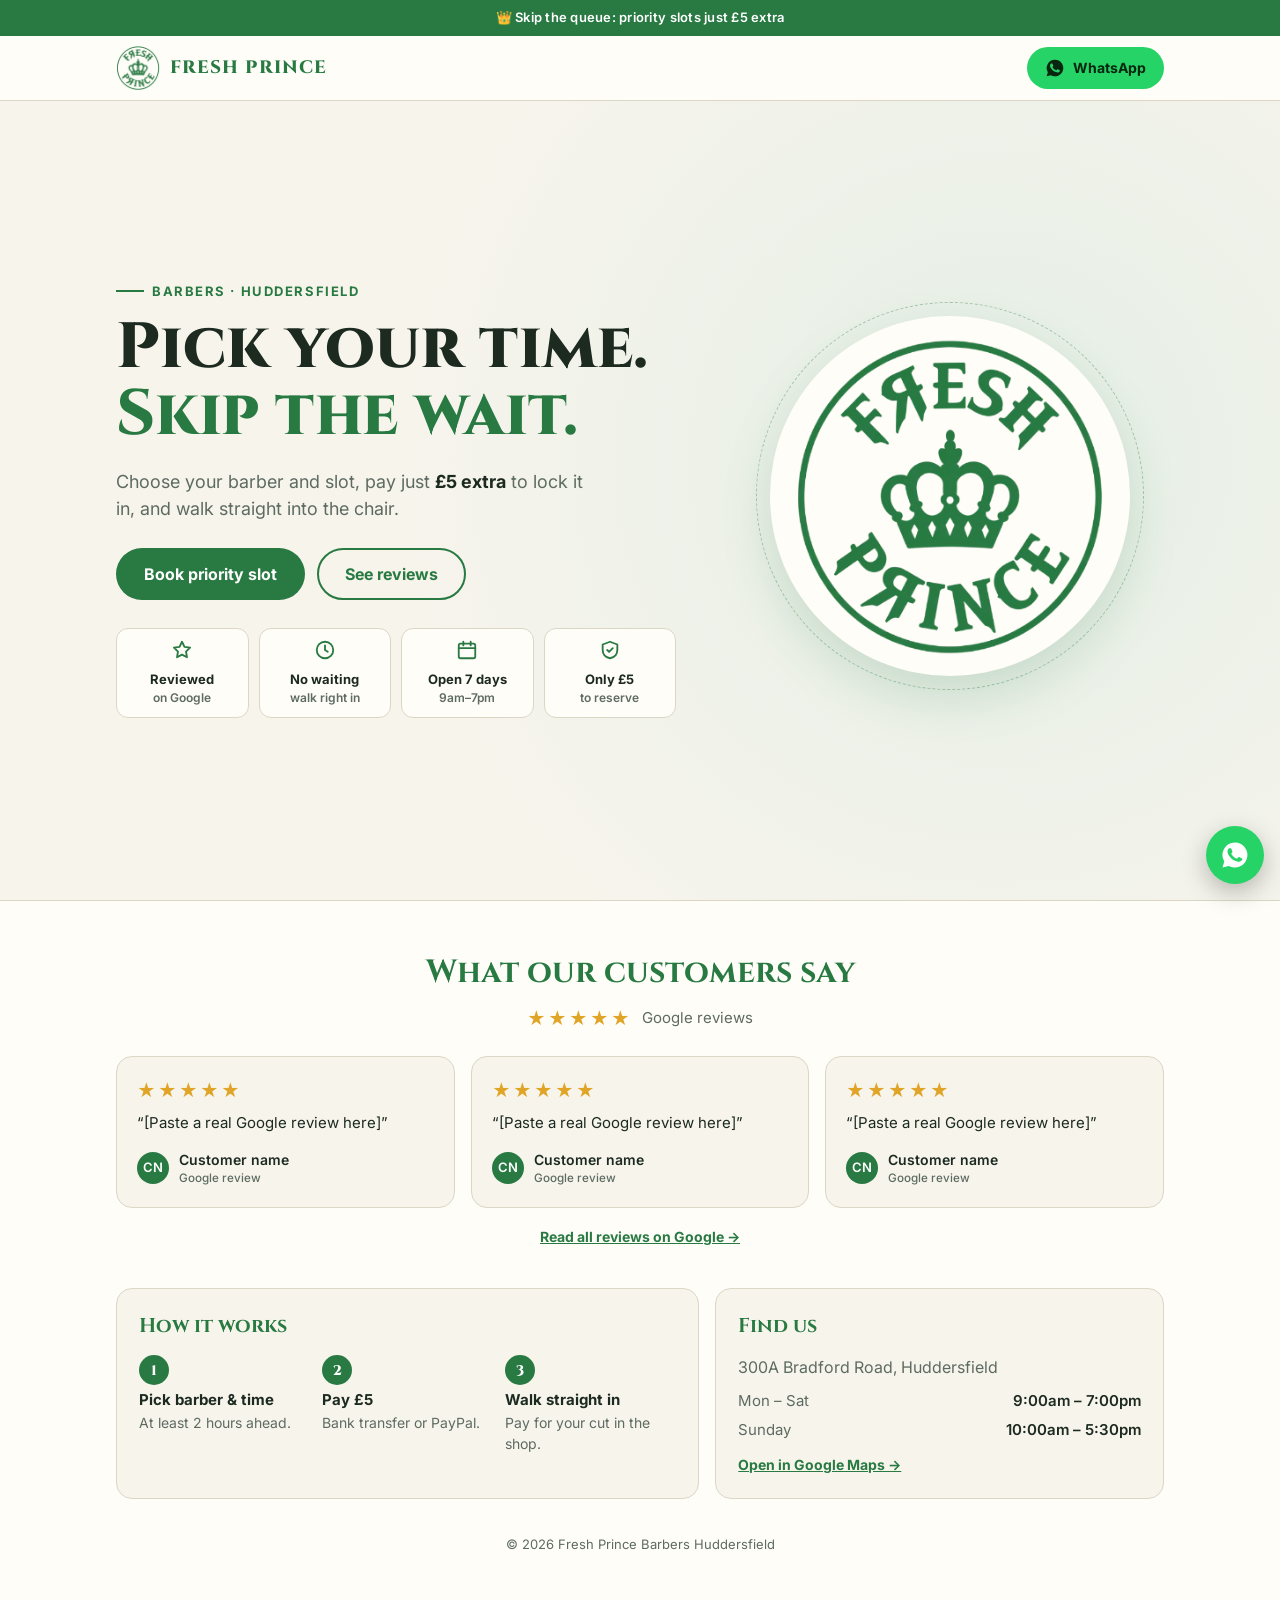
==== commit 9644b307: "Rebrand to logo green/cream, add barber choice, trust badges and reviews - Use the real Fresh Prince" ====
--- a/index.html
+++ b/index.html
@@ -4,221 +4,280 @@
 <meta charset="UTF-8">
 <meta name="viewport" content="width=device-width, initial-scale=1">
 <title>Fresh Prince Barbers Huddersfield</title>
-<meta name="description" content="Fresh Prince Barbers, 300A Bradford Road, Huddersfield. Skip the wait: pick your time and pay just £5 extra.">
-<link rel="icon" href="logo.svg" type="image/svg+xml">
+<meta name="description" content="Fresh Prince Barbers, 300A Bradford Road, Huddersfield. Skip the wait: pick your barber and time for just £5 extra.">
+<meta name="theme-color" content="#287a42">
+<link rel="icon" href="logo.webp" type="image/webp">
 <link rel="preconnect" href="https://fonts.googleapis.com">
 <link rel="preconnect" href="https://fonts.gstatic.com" crossorigin>
-<link href="https://fonts.googleapis.com/css2?family=Anton&family=Inter:wght@400;600;800&display=swap" rel="stylesheet">
+<link href="https://fonts.googleapis.com/css2?family=Cinzel:wght@600;700;800&family=Inter:wght@400;500;600;700&display=swap" rel="stylesheet">
 <style>
   :root {
-    --bg: #0d0d0f;
-    --panel: #17171b;
-    --line: #2a2a31;
-    --text: #f4f1ea;
-    --muted: #a6a3ad;
-    --gold: #f5c542;
-    --gold-ink: #1a1405;
+    --green: #287a42;
+    --green-dark: #1b5a2f;
+    --green-soft: #e4efe6;
+    --cream: #f7f4ec;
+    --paper: #fffdf8;
+    --ink: #1c2a20;
+    --muted: #5d6b61;
+    --line: #dcd6c6;
+    --star: #e0a526;
     --wa: #25d366;
+    --serif: Cinzel, "Trajan Pro", Georgia, serif;
   }
   * { box-sizing: border-box; margin: 0; padding: 0; }
-  body {
-    background: var(--bg);
-    color: var(--text);
-    font-family: Inter, system-ui, sans-serif;
-    line-height: 1.5;
-  }
+  body { background: var(--cream); color: var(--ink); font-family: Inter, system-ui, sans-serif; line-height: 1.5; }
   a { color: inherit; }
+  img { display: block; max-width: 100%; }
+  .wrap { max-width: 1080px; margin: 0 auto; padding: 0 16px; }
+
   .btn {
     display: inline-flex; align-items: center; justify-content: center; gap: 8px;
-    border: 0; border-radius: 999px; cursor: pointer;
-    font: 800 17px Inter, sans-serif; text-decoration: none;
-    padding: 16px 28px;
-  }
-  .btn-gold { background: var(--gold); color: var(--gold-ink); }
+    border: 2px solid transparent; border-radius: 999px; cursor: pointer;
+    font: 700 16px Inter, sans-serif; text-decoration: none; padding: 14px 26px;
+    transition: transform .15s, background .15s;
+  }
+  .btn:active { transform: scale(.98); }
+  .btn-green { background: var(--green); color: #fff; }
+  .btn-green:hover { background: var(--green-dark); }
+  .btn-line { background: transparent; color: var(--green); border-color: var(--green); }
   .btn-wa { background: var(--wa); color: #06260f; }
-  .btn-ghost { background: none; color: var(--muted); border: 1px solid var(--line); }
-  .wa-ico { width: 20px; height: 20px; fill: currentColor; }
-
-  /* First fold */
-  .fold {
-    min-height: 100vh; min-height: 100svh;
-    display: flex; flex-direction: column;
-    background:
-      radial-gradient(ellipse at 50% 30%, rgba(245,197,66,.12), transparent 60%),
-      var(--bg);
-  }
-  .banner {
-    background: var(--gold); color: var(--gold-ink);
-    font-size: 13px; font-weight: 600; text-align: center; padding: 8px 16px;
-  }
-  .hero {
-    flex: 1; display: flex; flex-direction: column; align-items: center; justify-content: center;
-    text-align: center; padding: 24px 16px 32px;
-  }
-  .logo { width: 132px; height: 132px; margin-bottom: 20px; }
-  .hero h1 {
-    font-family: Anton, Impact, sans-serif; font-weight: 400;
-    font-size: clamp(42px, 9vw, 84px); line-height: 1; text-transform: uppercase;
-  }
-  .hero h1 em { font-style: normal; color: var(--gold); }
-  .hero p { color: var(--muted); font-size: 18px; max-width: 460px; margin: 16px auto 28px; }
-  .hero p b { color: var(--text); }
-  .ctas { display: flex; flex-wrap: wrap; gap: 12px; justify-content: center; }
-  .scroll-hint { margin-top: 28px; font-size: 13px; color: var(--muted); text-decoration: none; }
-
-  /* Second fold */
-  .info { border-top: 1px solid var(--line); padding: 40px 16px 96px; }
-  .info .wrap { max-width: 900px; margin: 0 auto; display: grid; gap: 16px; grid-template-columns: repeat(auto-fit, minmax(240px, 1fr)); }
-  .card { background: var(--panel); border: 1px solid var(--line); border-radius: 16px; padding: 20px; }
-  .card h2 { font-family: Anton, Impact, sans-serif; font-weight: 400; font-size: 22px; text-transform: uppercase; color: var(--gold); margin-bottom: 10px; }
-  .card ol { padding-left: 20px; color: var(--muted); font-size: 15px; display: grid; gap: 6px; }
-  .card ol b { color: var(--text); }
-  .card table { width: 100%; font-size: 15px; border-collapse: collapse; }
-  .card td { padding: 3px 0; color: var(--muted); }
-  .card td:last-child { text-align: right; color: var(--text); font-weight: 600; }
-  .card .addr { color: var(--muted); font-size: 15px; margin-bottom: 10px; }
-  .card a.link { color: var(--gold); font-weight: 600; font-size: 14px; }
-  footer { text-align: center; color: var(--muted); font-size: 13px; margin-top: 32px; }
-
-  /* Popup */
-  .modal {
-    position: fixed; inset: 0; z-index: 20;
-    background: rgba(0,0,0,.75);
-    display: none; align-items: center; justify-content: center; padding: 16px;
-  }
+  .btn-ghost { background: none; color: var(--muted); border-color: var(--line); }
+  .btn[disabled] { opacity: .4; cursor: not-allowed; }
+  .ico { width: 20px; height: 20px; fill: currentColor; flex: none; }
+
+  /* ---------- Fold 1 ---------- */
+  .fold { min-height: 100vh; min-height: 100svh; display: flex; flex-direction: column; }
+  .banner { background: var(--green); color: #fff; font-size: 13px; font-weight: 600; text-align: center; padding: 8px 16px; letter-spacing: .02em; }
+  header { border-bottom: 1px solid var(--line); background: var(--paper); }
+  header .wrap { display: flex; align-items: center; justify-content: space-between; height: 64px; }
+  .brand { display: flex; align-items: center; gap: 10px; text-decoration: none; }
+  .brand img { width: 44px; height: 44px; }
+  .brand span { font-family: var(--serif); font-weight: 800; font-size: 18px; color: var(--green); letter-spacing: .06em; }
+  header .btn { padding: 9px 16px; font-size: 14px; }
+
+  .hero { flex: 1; display: flex; align-items: center; padding: 32px 0 40px;
+    background: radial-gradient(circle at 78% 45%, var(--green-soft), transparent 55%); }
+  .hero .wrap { display: grid; grid-template-columns: 1.15fr .85fr; gap: 40px; align-items: center; width: 100%; }
+  .eyebrow { display: inline-flex; align-items: center; gap: 8px; font-size: 13px; font-weight: 700; letter-spacing: .12em; text-transform: uppercase; color: var(--green); margin-bottom: 14px; }
+  .eyebrow::before { content: ""; width: 28px; height: 2px; background: var(--green); }
+  .hero h1 { font-family: var(--serif); font-weight: 800; font-size: clamp(36px, 6vw, 64px); line-height: 1.05; color: var(--ink); }
+  .hero h1 em { font-style: normal; color: var(--green); display: block; }
+  .hero p.lead { color: var(--muted); font-size: 18px; max-width: 480px; margin: 18px 0 26px; }
+  .hero p.lead b { color: var(--ink); }
+  .ctas { display: flex; flex-wrap: wrap; gap: 12px; }
+  .hero-logo { position: relative; justify-self: center; width: min(360px, 80vw); aspect-ratio: 1; }
+  .hero-logo::before { content: ""; position: absolute; inset: -14px; border-radius: 50%; border: 1px dashed var(--green); opacity: .35; }
+  .hero-logo img { width: 100%; height: 100%; background: var(--paper); border-radius: 50%; padding: 6%; box-shadow: 0 20px 50px rgba(40,122,66,.18); }
+
+  .badges { display: grid; grid-template-columns: repeat(4, 1fr); gap: 10px; margin-top: 28px; max-width: 560px; }
+  .badge { background: var(--paper); border: 1px solid var(--line); border-radius: 12px; padding: 10px 8px; text-align: center; font-size: 12px; font-weight: 600; color: var(--muted); }
+  .badge svg { width: 22px; height: 22px; margin: 0 auto 4px; fill: none; stroke: var(--green); stroke-width: 2; stroke-linecap: round; stroke-linejoin: round; }
+  .badge b { display: block; color: var(--ink); font-size: 13px; }
+
+  /* ---------- Fold 2 ---------- */
+  .fold2 { background: var(--paper); border-top: 1px solid var(--line); padding: 48px 0 100px; }
+  .sec-head { text-align: center; margin-bottom: 24px; }
+  .sec-head h2 { font-family: var(--serif); font-size: clamp(24px, 4vw, 32px); color: var(--green); }
+  .rating { display: inline-flex; align-items: center; gap: 10px; margin-top: 8px; font-size: 15px; color: var(--muted); }
+  .stars { color: var(--star); letter-spacing: 2px; font-size: 18px; }
+  .reviews { display: grid; grid-template-columns: repeat(3, 1fr); gap: 16px; }
+  .review { background: var(--cream); border: 1px solid var(--line); border-radius: 16px; padding: 20px; }
+  .review p { font-size: 15px; margin: 8px 0 14px; }
+  .review .who { display: flex; align-items: center; gap: 10px; font-size: 14px; font-weight: 600; }
+  .review .who span { width: 32px; height: 32px; border-radius: 50%; background: var(--green); color: #fff; display: grid; place-items: center; font-size: 13px; }
+  .review .who small { display: block; color: var(--muted); font-weight: 500; }
+  .more { text-align: center; margin-top: 16px; }
+  .more a { color: var(--green); font-weight: 700; font-size: 14px; }
+
+  .strip { display: grid; grid-template-columns: 1.3fr 1fr; gap: 16px; margin-top: 40px; }
+  .panel { border: 1px solid var(--line); border-radius: 16px; padding: 22px; background: var(--cream); }
+  .panel h3 { font-family: var(--serif); color: var(--green); font-size: 20px; margin-bottom: 14px; }
+  .steps { display: grid; grid-template-columns: repeat(3, 1fr); gap: 12px; }
+  .steps div { font-size: 14px; color: var(--muted); }
+  .steps b { display: block; color: var(--ink); font-size: 15px; margin-top: 4px; }
+  .steps i { font-style: normal; font-family: var(--serif); font-weight: 800; color: #fff; background: var(--green); width: 30px; height: 30px; border-radius: 50%; display: grid; place-items: center; }
+  .panel table { width: 100%; font-size: 15px; border-collapse: collapse; }
+  .panel td { padding: 3px 0; color: var(--muted); }
+  .panel td:last-child { text-align: right; color: var(--ink); font-weight: 600; }
+  .panel .addr { color: var(--muted); margin-bottom: 8px; }
+  .panel a.link { display: inline-block; margin-top: 10px; color: var(--green); font-weight: 700; font-size: 14px; }
+  footer { text-align: center; color: var(--muted); font-size: 13px; margin-top: 36px; }
+
+  /* ---------- Booking popup ---------- */
+  .modal { position: fixed; inset: 0; z-index: 30; background: rgba(20,32,24,.6); display: none; align-items: center; justify-content: center; padding: 16px; }
   .modal.open { display: flex; }
-  .sheet {
-    position: relative; width: 100%; max-width: 440px; max-height: 100%; overflow-y: auto;
-    background: var(--panel); border: 1px solid var(--line); border-radius: 20px; padding: 24px;
-  }
-  .close {
-    position: absolute; top: 12px; right: 12px; width: 36px; height: 36px;
-    border-radius: 50%; border: 1px solid var(--line); background: var(--bg);
-    color: var(--text); font-size: 20px; cursor: pointer;
-  }
-  .sheet h3 { font-family: Anton, Impact, sans-serif; font-weight: 400; font-size: 28px; text-transform: uppercase; }
-  .sheet .sub { color: var(--muted); font-size: 14px; margin-bottom: 18px; }
-  .sheet form, .step2 { display: grid; gap: 14px; }
+  .sheet { position: relative; width: 100%; max-width: 480px; max-height: 100%; overflow-y: auto; background: var(--paper); border-radius: 20px; padding: 24px; box-shadow: 0 30px 80px rgba(0,0,0,.3); }
+  .close { position: absolute; top: 14px; right: 14px; width: 36px; height: 36px; border-radius: 50%; border: 1px solid var(--line); background: var(--cream); color: var(--ink); font-size: 20px; cursor: pointer; }
+  .progress { display: flex; gap: 6px; margin: 4px 48px 18px 0; }
+  .progress span { flex: 1; height: 4px; border-radius: 4px; background: var(--line); }
+  .progress span.on { background: var(--green); }
+  .sheet h3 { font-family: var(--serif); color: var(--green); font-size: 24px; }
+  .sheet .sub { color: var(--muted); font-size: 14px; margin: 2px 0 16px; }
+  .step { display: none; }
+  .step.active { display: grid; gap: 14px; }
+
+  .barbers { display: grid; grid-template-columns: repeat(2, 1fr); gap: 10px; }
+  .barber { border: 2px solid var(--line); background: var(--cream); border-radius: 14px; padding: 12px; cursor: pointer; text-align: center; font: inherit; color: inherit; }
+  .barber:hover { border-color: var(--green); }
+  .barber.sel { border-color: var(--green); background: var(--green-soft); }
+  .barber .ph { width: 76px; height: 76px; border-radius: 50%; margin: 0 auto 8px; overflow: hidden; background: var(--green); color: #fff; display: grid; place-items: center; font-family: var(--serif); font-weight: 800; font-size: 24px; }
+  .barber .ph img { width: 100%; height: 100%; object-fit: cover; }
+  .barber b { display: block; font-size: 15px; }
+  .barber small { color: var(--muted); font-size: 12px; }
+
   label { display: grid; gap: 6px; font-size: 14px; font-weight: 600; }
-  input, select {
-    width: 100%; background: var(--bg); color: var(--text);
-    border: 1px solid var(--line); border-radius: 10px;
-    font: 16px Inter, sans-serif; padding: 12px;
-  }
-  input:focus, select:focus { outline: 2px solid var(--gold); border-color: transparent; }
+  input, select { width: 100%; background: #fff; color: var(--ink); border: 1px solid var(--line); border-radius: 10px; font: 16px Inter, sans-serif; padding: 12px; }
+  input:focus, select:focus { outline: 2px solid var(--green); border-color: transparent; }
   .row { display: grid; grid-template-columns: 1fr 1fr; gap: 12px; }
-  .paybox { background: var(--bg); border: 1px solid var(--line); border-radius: 12px; padding: 14px; font-size: 14px; }
-  .paybox dl { display: grid; grid-template-columns: auto 1fr; gap: 4px 12px; }
+  .hint { font-size: 12px; color: var(--muted); }
+  .nav { display: grid; grid-template-columns: auto 1fr; gap: 10px; }
+
+  .summary { background: var(--green-soft); border-radius: 12px; padding: 12px 14px; font-size: 14px; display: grid; gap: 2px; }
+  .summary b { color: var(--green-dark); }
+  .paybox { border: 1px solid var(--line); border-radius: 12px; padding: 14px; font-size: 14px; }
+  .paybox dl { display: grid; grid-template-columns: auto 1fr; gap: 4px 12px; margin-top: 8px; }
   .paybox dt { color: var(--muted); }
   .paybox dd { font-weight: 600; }
   .paybox .ref { margin-top: 8px; color: var(--muted); }
-  .paybox .ref b { color: var(--gold); }
-  .copy { background: none; border: 1px solid var(--line); color: var(--gold); border-radius: 6px; font-size: 12px; padding: 1px 8px; margin-left: 6px; cursor: pointer; }
-  .summary { font-size: 15px; }
-  .summary b { color: var(--gold); }
-  .step2 { display: none; }
-  .sheet.paid form { display: none; }
-  .sheet.paid .step2 { display: grid; }
-
-  /* Floating WhatsApp */
-  .fab {
-    position: fixed; right: 16px; bottom: 16px; z-index: 10;
-    width: 58px; height: 58px; border-radius: 50%;
-    background: var(--wa); display: grid; place-items: center;
-    box-shadow: 0 6px 20px rgba(0,0,0,.4);
-  }
+  .copy { background: none; border: 1px solid var(--line); color: var(--green); border-radius: 6px; font-size: 12px; padding: 1px 8px; margin-left: 6px; cursor: pointer; }
+
+  .fab { position: fixed; right: 16px; bottom: 16px; z-index: 20; width: 58px; height: 58px; border-radius: 50%; background: var(--wa); display: grid; place-items: center; box-shadow: 0 8px 24px rgba(0,0,0,.25); }
   .fab svg { width: 30px; height: 30px; fill: #fff; }
 
+  @media (max-width: 820px) {
+    .hero { padding: 20px 0 28px; }
+    .hero .wrap { grid-template-columns: 1fr; gap: 18px; text-align: center; }
+    .hero-logo { order: -1; width: 150px; }
+    .hero-logo::before { inset: -8px; }
+    .eyebrow { justify-content: center; }
+    .eyebrow::before { display: none; }
+    .hero p.lead { margin: 12px auto 20px; font-size: 16px; }
+    .ctas { justify-content: center; }
+    .badges { margin: 20px auto 0; grid-template-columns: 1fr 1fr; gap: 8px; }
+    .badge { display: grid; grid-template-columns: auto 1fr; column-gap: 8px; align-items: center; text-align: left; padding: 8px 10px; font-size: 11px; line-height: 1.3; }
+    .badge svg { grid-row: span 2; margin: 0; }
+    .badge b { font-size: 13px; }
+    .reviews { grid-template-columns: 1fr; }
+    .strip { grid-template-columns: 1fr; }
+  }
   @media (max-width: 420px) {
-    .logo { width: 110px; height: 110px; }
-    .hero p { font-size: 16px; }
-    .ctas .btn { width: 100%; }
+    .ctas .btn { flex: 1; padding: 14px 16px; }
+    header .btn span { display: none; }
+    .steps { grid-template-columns: 1fr; }
   }
 </style>
 </head>
 <body>
 
-<svg width="0" height="0" style="position:absolute">
+<svg width="0" height="0" style="position:absolute" aria-hidden="true">
   <symbol id="wa" viewBox="0 0 24 24"><path d="M12 2a10 10 0 0 0-8.6 15.1L2 22l5-1.3A10 10 0 1 0 12 2Zm5.3 14.1c-.2.6-1.3 1.2-1.8 1.2-.5.1-1 .2-3.4-.7-2.9-1.1-4.7-4.1-4.9-4.3-.1-.2-1.2-1.6-1.2-3s.7-2.2 1-2.5c.3-.3.6-.3.8-.3h.6c.2 0 .4 0 .6.5l.9 2.1c.1.2.1.4 0 .5l-.3.5-.4.5c-.1.1-.3.3-.1.6.2.3.8 1.3 1.7 2.1 1.1 1 2.1 1.3 2.4 1.5.3.1.5.1.6-.1l.9-1c.2-.3.4-.2.6-.1l2 .9c.3.2.5.2.5.4.1.1.1.7-.1 1.3Z"/></symbol>
 </svg>
 
 <div class="fold">
-  <div class="banner">📍 300A Bradford Rd, Huddersfield · Open 7 days</div>
+  <div class="banner">👑 Skip the queue: priority slots just £5 extra</div>
+  <header>
+    <div class="wrap">
+      <a class="brand" href="#"><img src="logo.webp" alt=""><span>FRESH PRINCE</span></a>
+      <a class="btn btn-wa js-wa" href="#"><svg class="ico"><use href="#wa"/></svg><span>WhatsApp</span></a>
+    </div>
+  </header>
+
   <main class="hero">
-    <img class="logo" src="logo.svg" alt="Fresh Prince Barbers">
-    <h1>Pick your time.<br><em>Skip the wait.</em></h1>
-    <p>Pay just <b>£5 extra</b> to lock in your slot and walk straight into the chair.</p>
-    <div class="ctas">
-      <button class="btn btn-gold js-open" type="button">Pick my time</button>
-      <a class="btn btn-wa js-wa" href="#"><svg class="wa-ico"><use href="#wa"/></svg>WhatsApp us</a>
-    </div>
-    <a class="scroll-hint" href="#info">How it works ↓</a>
+    <div class="wrap">
+      <div>
+        <div class="eyebrow">Barbers · Huddersfield</div>
+        <h1>Pick your time.<em>Skip the wait.</em></h1>
+        <p class="lead">Choose your barber and slot, pay just <b>£5 extra</b> to lock it in, and walk straight into the chair.</p>
+        <div class="ctas">
+          <button class="btn btn-green js-open" type="button">Book priority slot</button>
+          <a class="btn btn-line" href="#reviews">See reviews</a>
+        </div>
+        <div class="badges">
+          <div class="badge"><svg viewBox="0 0 24 24"><path d="m12 3 2.7 5.6 6.1.9-4.4 4.3 1 6.1L12 17l-5.4 2.9 1-6.1-4.4-4.3 6.1-.9z"/></svg><b>Reviewed</b>on Google</div>
+          <div class="badge"><svg viewBox="0 0 24 24"><circle cx="12" cy="12" r="9"/><path d="M12 7v5l3 2"/></svg><b>No waiting</b>walk right in</div>
+          <div class="badge"><svg viewBox="0 0 24 24"><rect x="3" y="5" width="18" height="16" rx="2"/><path d="M3 10h18M8 3v4M16 3v4"/></svg><b>Open 7 days</b>9am–7pm</div>
+          <div class="badge"><svg viewBox="0 0 24 24"><path d="M12 3 4 6v6c0 5 3.5 8 8 9 4.5-1 8-4 8-9V6z"/><path d="m9 12 2 2 4-4"/></svg><b>Only £5</b>to reserve</div>
+        </div>
+      </div>
+      <div class="hero-logo"><img src="logo.webp" alt="Fresh Prince Barbers logo"></div>
+    </div>
   </main>
 </div>
 
-<section class="info" id="info">
+<section class="fold2" id="reviews">
   <div class="wrap">
-    <div class="card">
-      <h2>How it works</h2>
-      <ol>
-        <li><b>Pick your time</b> in the booking form.</li>
-        <li><b>Pay £5</b> by bank transfer or PayPal.</li>
-        <li><b>Walk straight in.</b> Pay for your cut in the shop.</li>
-      </ol>
-    </div>
-    <div class="card">
-      <h2>Find us</h2>
-      <p class="addr">300A Bradford Road, Huddersfield</p>
-      <table>
-        <tr><td>Mon – Sat</td><td>9:00am – 7:00pm</td></tr>
-        <tr><td>Sunday</td><td>10:00am – 5:30pm</td></tr>
-      </table>
-      <p style="margin-top:10px"><a class="link" href="https://share.google/h16wno0VXVLxXwCt4" target="_blank" rel="noopener">Open in Google Maps →</a></p>
-    </div>
+    <div class="sec-head">
+      <h2>What our customers say</h2>
+      <div class="rating"><span class="stars">★★★★★</span><span id="ratingText"></span></div>
+    </div>
+    <div class="reviews" id="reviewList"></div>
+    <div class="more"><a href="https://share.google/h16wno0VXVLxXwCt4" target="_blank" rel="noopener">Read all reviews on Google →</a></div>
+
+    <div class="strip">
+      <div class="panel">
+        <h3>How it works</h3>
+        <div class="steps">
+          <div><i>1</i><b>Pick barber &amp; time</b>At least 2 hours ahead.</div>
+          <div><i>2</i><b>Pay £5</b>Bank transfer or PayPal.</div>
+          <div><i>3</i><b>Walk straight in</b>Pay for your cut in the shop.</div>
+        </div>
+      </div>
+      <div class="panel">
+        <h3>Find us</h3>
+        <p class="addr">300A Bradford Road, Huddersfield</p>
+        <table>
+          <tr><td>Mon – Sat</td><td>9:00am – 7:00pm</td></tr>
+          <tr><td>Sunday</td><td>10:00am – 5:30pm</td></tr>
+        </table>
+        <a class="link" href="https://share.google/h16wno0VXVLxXwCt4" target="_blank" rel="noopener">Open in Google Maps →</a>
+      </div>
+    </div>
+    <footer>© <span id="year"></span> Fresh Prince Barbers Huddersfield</footer>
   </div>
-  <footer>© <span id="year"></span> Fresh Prince Barbers Huddersfield</footer>
 </section>
 
-<div class="modal" id="modal" role="dialog" aria-modal="true" aria-labelledby="modalTitle">
-  <div class="sheet" id="sheet">
+<!-- Booking popup -->
+<div class="modal" id="modal" role="dialog" aria-modal="true" aria-labelledby="stepTitle">
+  <div class="sheet">
     <button class="close js-close" type="button" aria-label="Close">×</button>
-
-    <form id="bookForm">
-      <div>
-        <h3 id="modalTitle">Pick your time</h3>
-        <p class="sub">Priority slot: +£5 on top of your cut.</p>
-      </div>
+    <div class="progress"><span></span><span></span><span></span></div>
+
+    <div class="step" data-step="1">
+      <div><h3 id="stepTitle">Choose your barber</h3><p class="sub">Priority slot: +£5 on top of your cut.</p></div>
+      <div class="barbers" id="barberList"></div>
+    </div>
+
+    <form class="step" data-step="2" id="timeForm">
+      <div><h3>Pick your time</h3><p class="sub" id="barberChosen"></p></div>
       <label>Your name
         <input name="name" required autocomplete="name" placeholder="e.g. Will Smith">
       </label>
       <div class="row">
-        <label>Day
-          <input type="date" name="date" id="date" required>
-        </label>
-        <label>Time
-          <select name="time" id="time" required></select>
-        </label>
-      </div>
-      <button class="btn btn-gold" type="submit">Next: pay £5</button>
+        <label>Day <input type="date" name="date" id="date" required></label>
+        <label>Time <select name="time" id="time" required></select></label>
+      </div>
+      <p class="hint">Bookings must be made at least 2 hours in advance.</p>
+      <div class="nav">
+        <button class="btn btn-ghost js-back" type="button">←</button>
+        <button class="btn btn-green" type="submit">Next: pay £5</button>
+      </div>
     </form>
 
-    <div class="step2">
-      <div>
-        <h3>Lock it in</h3>
-        <p class="summary" id="summary"></p>
-      </div>
+    <div class="step" data-step="3">
+      <div><h3>Lock it in</h3><p class="sub">Send £5 to hold your slot.</p></div>
+      <div class="summary" id="summary"></div>
       <div class="paybox">
         <strong>🏦 Bank transfer</strong>
-        <dl style="margin-top:8px">
+        <dl>
           <dt>Name</dt><dd id="bankName"></dd>
           <dt>Sort code</dt><dd><span id="sortCode"></span><button class="copy" data-copy="sortCode" type="button">Copy</button></dd>
           <dt>Account</dt><dd><span id="accNo"></span><button class="copy" data-copy="accNo" type="button">Copy</button></dd>
         </dl>
         <p class="ref">Reference: <b>your name</b></p>
       </div>
-      <a class="btn btn-gold" id="paypalLink" href="#" target="_blank" rel="noopener">Or pay £5 with PayPal</a>
-      <button class="btn btn-wa" id="sendWa" type="button"><svg class="wa-ico"><use href="#wa"/></svg>I've paid, send booking</button>
-      <button class="btn btn-ghost" id="back" type="button">← Change time</button>
+      <a class="btn btn-line" id="paypalLink" href="#" target="_blank" rel="noopener">Or pay £5 with PayPal</a>
+      <button class="btn btn-wa" id="sendWa" type="button"><svg class="ico"><use href="#wa"/></svg>I've paid, send booking</button>
+      <button class="btn btn-ghost js-back" type="button">← Change time</button>
     </div>
   </div>
 </div>
@@ -226,99 +285,154 @@
 <a class="fab js-wa" href="#" aria-label="Chat on WhatsApp"><svg><use href="#wa"/></svg></a>
 
 <script>
-  // ===== EDIT THESE DETAILS =====
+  // ===================== EDIT THESE DETAILS =====================
   const SHOP = {
     whatsapp: "447000000000",          // WhatsApp number, international format, no + or spaces
     bankName: "FRESH PRINCE BARBERS",  // Account holder name
     sortCode: "00-00-00",
     accountNumber: "00000000",
     paypal: "https://paypal.me/yourname/5GBP", // PayPal.me link with amount
+    noticeMinutes: 120,                // earliest booking = now + 2 hours
     slotMinutes: 30,
     hours: { // 24h open/close per day (0 = Sunday)
       0: ["10:00", "17:30"],
       1: ["09:00", "19:00"], 2: ["09:00", "19:00"], 3: ["09:00", "19:00"],
       4: ["09:00", "19:00"], 5: ["09:00", "19:00"], 6: ["09:00", "19:00"]
-    }
+    },
+    // Barbers: add a photo URL/path (e.g. "barbers/ali.jpg") or leave "" to show initials
+    barbers: [
+      { name: "Barber 1", role: "Fades & skin fades", photo: "" },
+      { name: "Barber 2", role: "Beards & line-ups", photo: "" },
+      { name: "Barber 3", role: "Scissor cuts", photo: "" }
+    ],
+    // Google rating + a few real reviews copied from your Google Business Profile
+    rating: "Google reviews",         // e.g. "4.9 from 120 Google reviews"
+    reviews: [
+      { text: "[Paste a real Google review here]", name: "Customer name", when: "Google review" },
+      { text: "[Paste a real Google review here]", name: "Customer name", when: "Google review" },
+      { text: "[Paste a real Google review here]", name: "Customer name", when: "Google review" }
+    ]
   };
-  // ==============================
+  // ===============================================================
 
   const $ = id => document.getElementById(id);
+  const el = (tag, props = {}, ...kids) => { const n = Object.assign(document.createElement(tag), props); n.append(...kids); return n; };
+  const initials = s => s.split(/\s+/).map(w => w[0]).join("").slice(0, 2).toUpperCase();
   const waUrl = text => "https://wa.me/" + SHOP.whatsapp + (text ? "?text=" + encodeURIComponent(text) : "");
 
+  // Static content
   document.querySelectorAll(".js-wa").forEach(a => {
     a.href = waUrl("Hi Fresh Prince, I'd like to book a priority slot (+£5).");
-    a.target = "_blank";
-    a.rel = "noopener";
+    a.target = "_blank"; a.rel = "noopener";
   });
   $("bankName").textContent = SHOP.bankName;
   $("sortCode").textContent = SHOP.sortCode;
   $("accNo").textContent = SHOP.accountNumber;
   $("paypalLink").href = SHOP.paypal;
   $("year").textContent = new Date().getFullYear();
-
-  document.querySelectorAll(".copy").forEach(btn => {
-    btn.addEventListener("click", () => {
-      navigator.clipboard?.writeText($(btn.dataset.copy).textContent).then(() => {
-        btn.textContent = "Copied";
-        setTimeout(() => (btn.textContent = "Copy"), 1500);
-      });
+  $("ratingText").textContent = SHOP.rating;
+
+  SHOP.reviews.forEach(r => {
+    $("reviewList").append(el("div", { className: "review" },
+      el("div", { className: "stars", textContent: "★★★★★" }),
+      el("p", { textContent: "“" + r.text + "”" }),
+      el("div", { className: "who" }, el("span", { textContent: initials(r.name) }),
+        el("div", {}, r.name, el("small", { textContent: r.when })))
+    ));
+  });
+
+  document.querySelectorAll(".copy").forEach(btn => btn.addEventListener("click", () => {
+    navigator.clipboard?.writeText($(btn.dataset.copy).textContent).then(() => {
+      btn.textContent = "Copied"; setTimeout(() => (btn.textContent = "Copy"), 1500);
     });
-  });
-
-  // Popup open/close
-  const modal = $("modal"), sheet = $("sheet");
-  const openModal = () => { modal.classList.add("open"); sheet.classList.remove("paid"); };
+  }));
+
+  // Popup + steps
+  const modal = $("modal");
+  const booking = {};
+  let step = 1;
+  function show(n) {
+    step = n;
+    document.querySelectorAll(".step").forEach(s => s.classList.toggle("active", +s.dataset.step === n));
+    document.querySelectorAll(".progress span").forEach((s, i) => s.classList.toggle("on", i < n));
+    modal.querySelector(".sheet").scrollTop = 0;
+  }
+  const openModal = () => { modal.classList.add("open"); show(1); fillSlots(); };
   const closeModal = () => modal.classList.remove("open");
   document.querySelectorAll(".js-open").forEach(b => b.addEventListener("click", openModal));
   document.querySelectorAll(".js-close").forEach(b => b.addEventListener("click", closeModal));
+  document.querySelectorAll(".js-back").forEach(b => b.addEventListener("click", () => show(step - 1)));
   modal.addEventListener("click", e => { if (e.target === modal) closeModal(); });
   document.addEventListener("keydown", e => { if (e.key === "Escape") closeModal(); });
 
-  // Date + time slots
+  // Step 1: barber
+  [...SHOP.barbers, { name: "Any barber", role: "First available", photo: "", any: true }].forEach(b => {
+    const ph = el("div", { className: "ph" });
+    if (b.photo) ph.append(el("img", { src: b.photo, alt: b.name, loading: "lazy" }));
+    else ph.textContent = b.any ? "★" : initials(b.name);
+    const card = el("button", { className: "barber", type: "button" }, ph, el("b", { textContent: b.name }), el("small", { textContent: b.role }));
+    card.addEventListener("click", () => {
+      document.querySelectorAll(".barber").forEach(c => c.classList.remove("sel"));
+      card.classList.add("sel");
+      booking.barber = b.name;
+      $("barberChosen").textContent = "With " + b.name + ". Priority slot +£5.";
+      show(2);
+    });
+    $("barberList").append(card);
+  });
+
+  // Step 2: time (min 2 hours notice)
   const dateInput = $("date"), timeSelect = $("time");
   const pad = n => String(n).padStart(2, "0");
   const toISO = d => d.getFullYear() + "-" + pad(d.getMonth() + 1) + "-" + pad(d.getDate());
   const toMin = t => { const [h, m] = t.split(":").map(Number); return h * 60 + m; };
-  dateInput.min = toISO(new Date());
-  dateInput.value = toISO(new Date());
-
+
+  function slotsFor(day) {
+    const [open, close] = SHOP.hours[day.getDay()];
+    const earliest = new Date(Date.now() + SHOP.noticeMinutes * 60000);
+    const out = [];
+    for (let t = toMin(open); t + SHOP.slotMinutes <= toMin(close); t += SHOP.slotMinutes) {
+      const at = new Date(day.getFullYear(), day.getMonth(), day.getDate(), Math.floor(t / 60), t % 60);
+      if (at >= earliest) out.push(pad(at.getHours()) + ":" + pad(at.getMinutes()));
+    }
+    return out;
+  }
   function fillSlots() {
-    const [y, m, d] = dateInput.value.split("-").map(Number);
-    const day = new Date(y, m - 1, d);
-    const [open, close] = SHOP.hours[day.getDay()];
-    const now = new Date();
-    const isToday = toISO(day) === toISO(now);
-    const earliest = now.getHours() * 60 + now.getMinutes() + 30; // at least 30 min notice
-
+    // Default to the first day that still has a bookable slot
+    if (!dateInput.value) {
+      const d = new Date();
+      while (!slotsFor(d).length) d.setDate(d.getDate() + 1);
+      dateInput.value = toISO(d);
+    }
+    dateInput.min = toISO(new Date());
+    const [y, m, dd] = dateInput.value.split("-").map(Number);
+    const slots = slotsFor(new Date(y, m - 1, dd));
     timeSelect.innerHTML = "";
-    for (let t = toMin(open); t + SHOP.slotMinutes <= toMin(close); t += SHOP.slotMinutes) {
-      if (isToday && t < earliest) continue;
-      const label = pad(Math.floor(t / 60)) + ":" + pad(t % 60);
-      timeSelect.add(new Option(label, label));
-    }
-    if (!timeSelect.options.length) {
-      timeSelect.add(new Option("None left today, pick another day", ""));
-    }
+    slots.forEach(s => timeSelect.add(new Option(s, s)));
+    if (!slots.length) timeSelect.add(new Option("No slots left, pick another day", ""));
   }
   dateInput.addEventListener("change", fillSlots);
-  fillSlots();
-
-  // Step 1 -> step 2 -> WhatsApp
-  let booking = null;
-  $("bookForm").addEventListener("submit", e => {
+
+  $("timeForm").addEventListener("submit", e => {
     e.preventDefault();
     const f = new FormData(e.target);
-    const niceDate = new Date(f.get("date") + "T00:00").toLocaleDateString("en-GB", { weekday: "long", day: "numeric", month: "long" });
-    booking = { name: f.get("name"), date: niceDate, time: f.get("time") };
-    $("summary").innerHTML = "";
-    $("summary").append(booking.date + " at ", Object.assign(document.createElement("b"), { textContent: booking.time }), ". Send £5 to hold it:");
-    sheet.classList.add("paid");
+    booking.name = f.get("name").trim();
+    booking.time = f.get("time");
+    booking.date = new Date(f.get("date") + "T00:00").toLocaleDateString("en-GB", { weekday: "long", day: "numeric", month: "long" });
+    $("summary").replaceChildren(
+      el("div", {}, "Barber: ", el("b", { textContent: booking.barber })),
+      el("div", {}, "When: ", el("b", { textContent: booking.date + " at " + booking.time })),
+      el("div", {}, "Name: ", el("b", { textContent: booking.name }))
+    );
+    show(3);
   });
-  $("back").addEventListener("click", () => sheet.classList.remove("paid"));
+
+  // Step 3: WhatsApp
   $("sendWa").addEventListener("click", () => {
     const msg =
       "Hi Fresh Prince, I'd like to book a priority slot (+£5).\n\n" +
       "Name: " + booking.name + "\n" +
+      "Barber: " + booking.barber + "\n" +
       "Day: " + booking.date + "\n" +
       "Time: " + booking.time + "\n" +
       "£5 sent ✅";
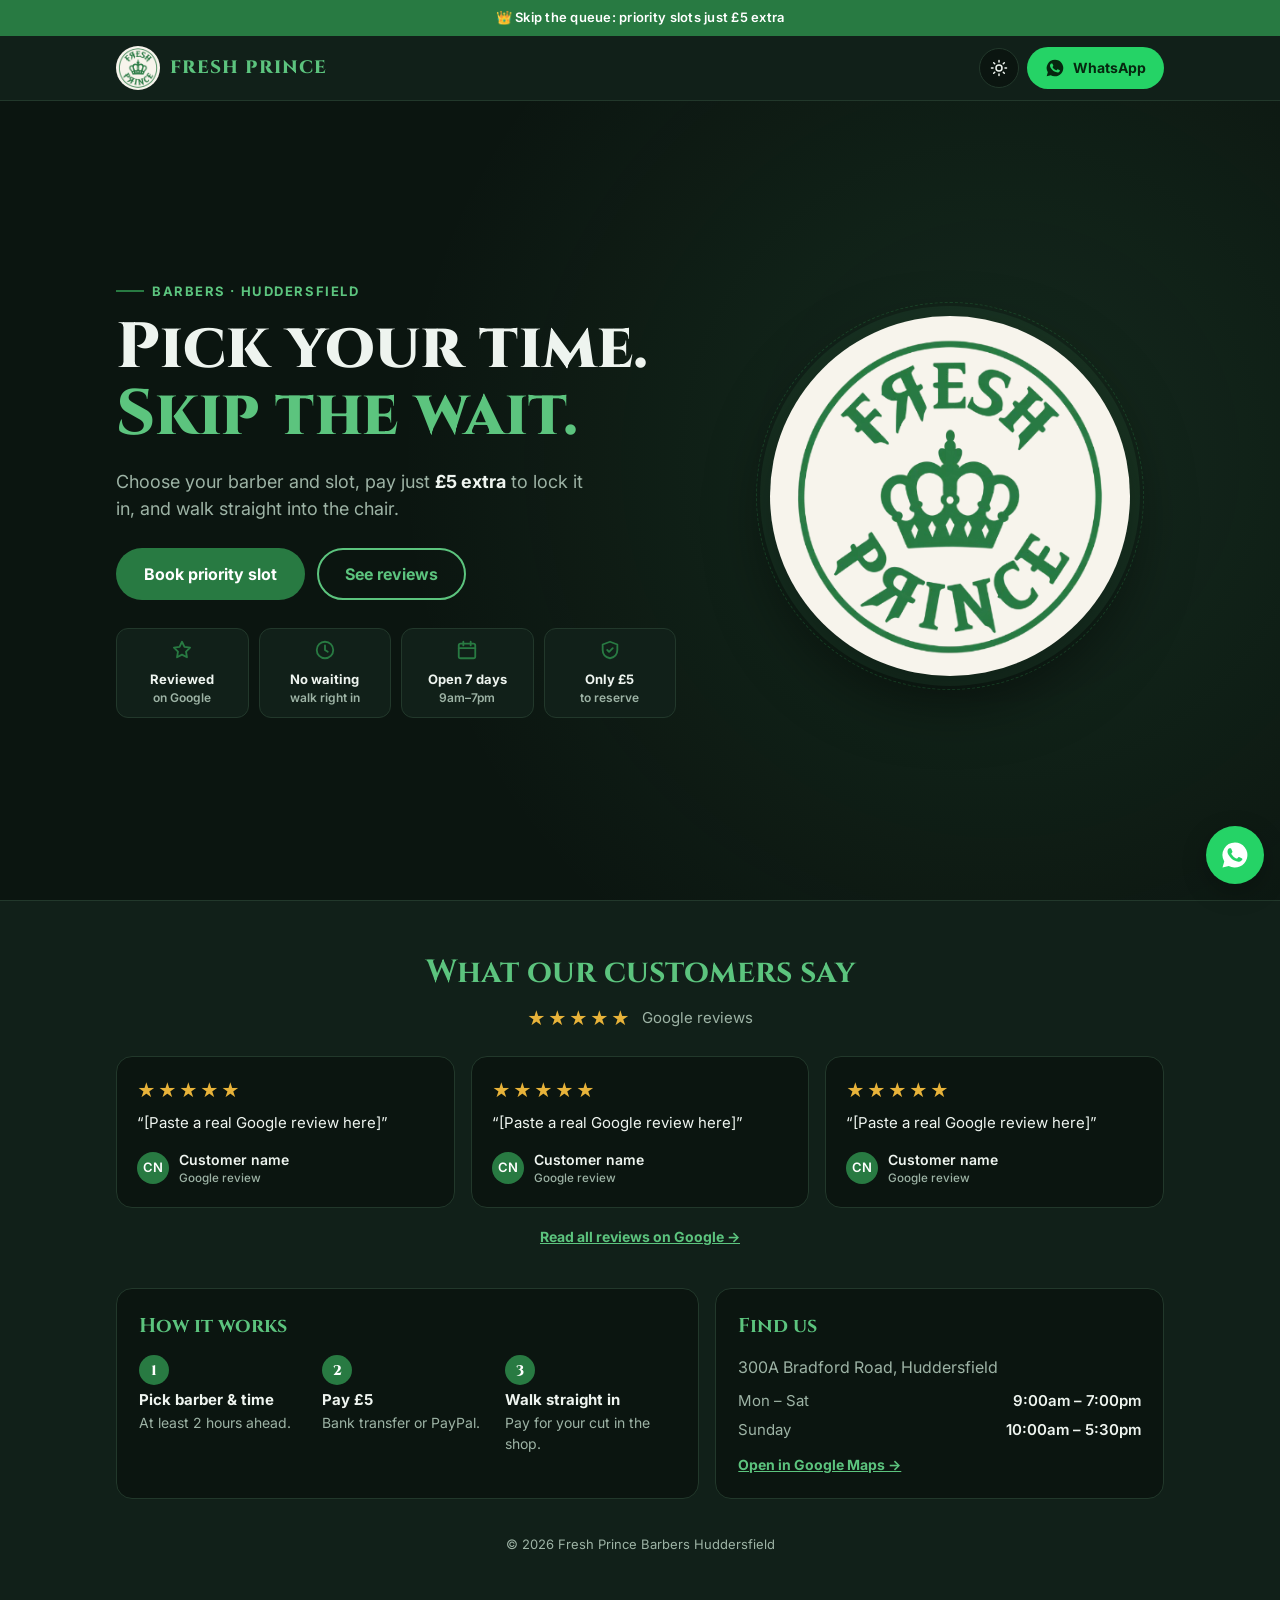
==== commit 1f8aacf1: "Dark green theme by default with light/cream toggle Co-Authored-By: Claude Opus 5.5 <noreply@anthrop" ====
--- a/index.html
+++ b/index.html
@@ -6,24 +6,52 @@
 <title>Fresh Prince Barbers Huddersfield</title>
 <meta name="description" content="Fresh Prince Barbers, 300A Bradford Road, Huddersfield. Skip the wait: pick your barber and time for just £5 extra.">
 <meta name="theme-color" content="#287a42">
+<script>
+  try { if (localStorage.getItem("theme") === "light") document.documentElement.dataset.theme = "light"; } catch (e) {}
+</script>
 <link rel="icon" href="logo.webp" type="image/webp">
 <link rel="preconnect" href="https://fonts.googleapis.com">
 <link rel="preconnect" href="https://fonts.gstatic.com" crossorigin>
 <link href="https://fonts.googleapis.com/css2?family=Cinzel:wght@600;700;800&family=Inter:wght@400;500;600;700&display=swap" rel="stylesheet">
 <style>
   :root {
+    /* Dark + green (default) */
     --green: #287a42;
+    --green-dark: #1f6335;
+    --green-text: #5cc47e;
+    --green-soft: rgba(92,196,126,.12);
+    --cream: #0b1510;
+    --paper: #112019;
+    --field: #0b1510;
+    --ink: #eef4ef;
+    --muted: #9db3a5;
+    --line: #22382b;
+    --star: #e8b33a;
+    --wa: #25d366;
+    --logo-bg: #f7f4ec;
+    --logo-glow: 0 0 0 10px rgba(92,196,126,.08), 0 24px 60px rgba(0,0,0,.5);
+    --serif: Cinzel, "Trajan Pro", Georgia, serif;
+    color-scheme: dark;
+  }
+  :root[data-theme="light"] {
     --green-dark: #1b5a2f;
+    --green-text: #287a42;
     --green-soft: #e4efe6;
     --cream: #f7f4ec;
     --paper: #fffdf8;
+    --field: #ffffff;
     --ink: #1c2a20;
     --muted: #5d6b61;
     --line: #dcd6c6;
     --star: #e0a526;
-    --wa: #25d366;
-    --serif: Cinzel, "Trajan Pro", Georgia, serif;
-  }
+    --logo-bg: #fffdf8;
+    --logo-glow: 0 20px 50px rgba(40,122,66,.18);
+    color-scheme: light;
+  }
+  .theme-btn { width: 40px; height: 40px; border-radius: 50%; border: 1px solid var(--line); background: var(--cream); color: var(--ink); cursor: pointer; display: grid; place-items: center; }
+  .theme-btn svg { width: 18px; height: 18px; fill: none; stroke: currentColor; stroke-width: 2; stroke-linecap: round; }
+  :root[data-theme="light"] .i-sun, :root:not([data-theme="light"]) .i-moon { display: none; }
+  .head-actions { display: flex; align-items: center; gap: 8px; }
   * { box-sizing: border-box; margin: 0; padding: 0; }
   body { background: var(--cream); color: var(--ink); font-family: Inter, system-ui, sans-serif; line-height: 1.5; }
   a { color: inherit; }
@@ -39,7 +67,7 @@
   .btn:active { transform: scale(.98); }
   .btn-green { background: var(--green); color: #fff; }
   .btn-green:hover { background: var(--green-dark); }
-  .btn-line { background: transparent; color: var(--green); border-color: var(--green); }
+  .btn-line { background: transparent; color: var(--green-text); border-color: var(--green-text); }
   .btn-wa { background: var(--wa); color: #06260f; }
   .btn-ghost { background: none; color: var(--muted); border-color: var(--line); }
   .btn[disabled] { opacity: .4; cursor: not-allowed; }
@@ -51,23 +79,23 @@
   header { border-bottom: 1px solid var(--line); background: var(--paper); }
   header .wrap { display: flex; align-items: center; justify-content: space-between; height: 64px; }
   .brand { display: flex; align-items: center; gap: 10px; text-decoration: none; }
-  .brand img { width: 44px; height: 44px; }
-  .brand span { font-family: var(--serif); font-weight: 800; font-size: 18px; color: var(--green); letter-spacing: .06em; }
+  .brand img { width: 44px; height: 44px; background: var(--logo-bg); border-radius: 50%; padding: 2px; }
+  .brand span { font-family: var(--serif); font-weight: 800; font-size: 18px; color: var(--green-text); letter-spacing: .06em; }
   header .btn { padding: 9px 16px; font-size: 14px; }
 
   .hero { flex: 1; display: flex; align-items: center; padding: 32px 0 40px;
-    background: radial-gradient(circle at 78% 45%, var(--green-soft), transparent 55%); }
+    background: radial-gradient(circle at 78% 45%, var(--green-soft), transparent 55%), var(--cream); }
   .hero .wrap { display: grid; grid-template-columns: 1.15fr .85fr; gap: 40px; align-items: center; width: 100%; }
-  .eyebrow { display: inline-flex; align-items: center; gap: 8px; font-size: 13px; font-weight: 700; letter-spacing: .12em; text-transform: uppercase; color: var(--green); margin-bottom: 14px; }
+  .eyebrow { display: inline-flex; align-items: center; gap: 8px; font-size: 13px; font-weight: 700; letter-spacing: .12em; text-transform: uppercase; color: var(--green-text); margin-bottom: 14px; }
   .eyebrow::before { content: ""; width: 28px; height: 2px; background: var(--green); }
   .hero h1 { font-family: var(--serif); font-weight: 800; font-size: clamp(36px, 6vw, 64px); line-height: 1.05; color: var(--ink); }
-  .hero h1 em { font-style: normal; color: var(--green); display: block; }
+  .hero h1 em { font-style: normal; color: var(--green-text); display: block; }
   .hero p.lead { color: var(--muted); font-size: 18px; max-width: 480px; margin: 18px 0 26px; }
   .hero p.lead b { color: var(--ink); }
   .ctas { display: flex; flex-wrap: wrap; gap: 12px; }
   .hero-logo { position: relative; justify-self: center; width: min(360px, 80vw); aspect-ratio: 1; }
   .hero-logo::before { content: ""; position: absolute; inset: -14px; border-radius: 50%; border: 1px dashed var(--green); opacity: .35; }
-  .hero-logo img { width: 100%; height: 100%; background: var(--paper); border-radius: 50%; padding: 6%; box-shadow: 0 20px 50px rgba(40,122,66,.18); }
+  .hero-logo img { width: 100%; height: 100%; background: var(--logo-bg); border-radius: 50%; padding: 6%; box-shadow: var(--logo-glow); }
 
   .badges { display: grid; grid-template-columns: repeat(4, 1fr); gap: 10px; margin-top: 28px; max-width: 560px; }
   .badge { background: var(--paper); border: 1px solid var(--line); border-radius: 12px; padding: 10px 8px; text-align: center; font-size: 12px; font-weight: 600; color: var(--muted); }
@@ -77,7 +105,7 @@
   /* ---------- Fold 2 ---------- */
   .fold2 { background: var(--paper); border-top: 1px solid var(--line); padding: 48px 0 100px; }
   .sec-head { text-align: center; margin-bottom: 24px; }
-  .sec-head h2 { font-family: var(--serif); font-size: clamp(24px, 4vw, 32px); color: var(--green); }
+  .sec-head h2 { font-family: var(--serif); font-size: clamp(24px, 4vw, 32px); color: var(--green-text); }
   .rating { display: inline-flex; align-items: center; gap: 10px; margin-top: 8px; font-size: 15px; color: var(--muted); }
   .stars { color: var(--star); letter-spacing: 2px; font-size: 18px; }
   .reviews { display: grid; grid-template-columns: repeat(3, 1fr); gap: 16px; }
@@ -87,11 +115,11 @@
   .review .who span { width: 32px; height: 32px; border-radius: 50%; background: var(--green); color: #fff; display: grid; place-items: center; font-size: 13px; }
   .review .who small { display: block; color: var(--muted); font-weight: 500; }
   .more { text-align: center; margin-top: 16px; }
-  .more a { color: var(--green); font-weight: 700; font-size: 14px; }
+  .more a { color: var(--green-text); font-weight: 700; font-size: 14px; }
 
   .strip { display: grid; grid-template-columns: 1.3fr 1fr; gap: 16px; margin-top: 40px; }
   .panel { border: 1px solid var(--line); border-radius: 16px; padding: 22px; background: var(--cream); }
-  .panel h3 { font-family: var(--serif); color: var(--green); font-size: 20px; margin-bottom: 14px; }
+  .panel h3 { font-family: var(--serif); color: var(--green-text); font-size: 20px; margin-bottom: 14px; }
   .steps { display: grid; grid-template-columns: repeat(3, 1fr); gap: 12px; }
   .steps div { font-size: 14px; color: var(--muted); }
   .steps b { display: block; color: var(--ink); font-size: 15px; margin-top: 4px; }
@@ -100,46 +128,46 @@
   .panel td { padding: 3px 0; color: var(--muted); }
   .panel td:last-child { text-align: right; color: var(--ink); font-weight: 600; }
   .panel .addr { color: var(--muted); margin-bottom: 8px; }
-  .panel a.link { display: inline-block; margin-top: 10px; color: var(--green); font-weight: 700; font-size: 14px; }
+  .panel a.link { display: inline-block; margin-top: 10px; color: var(--green-text); font-weight: 700; font-size: 14px; }
   footer { text-align: center; color: var(--muted); font-size: 13px; margin-top: 36px; }
 
   /* ---------- Booking popup ---------- */
-  .modal { position: fixed; inset: 0; z-index: 30; background: rgba(20,32,24,.6); display: none; align-items: center; justify-content: center; padding: 16px; }
+  .modal { position: fixed; inset: 0; z-index: 30; background: rgba(5,12,8,.7); display: none; align-items: center; justify-content: center; padding: 16px; }
   .modal.open { display: flex; }
   .sheet { position: relative; width: 100%; max-width: 480px; max-height: 100%; overflow-y: auto; background: var(--paper); border-radius: 20px; padding: 24px; box-shadow: 0 30px 80px rgba(0,0,0,.3); }
   .close { position: absolute; top: 14px; right: 14px; width: 36px; height: 36px; border-radius: 50%; border: 1px solid var(--line); background: var(--cream); color: var(--ink); font-size: 20px; cursor: pointer; }
   .progress { display: flex; gap: 6px; margin: 4px 48px 18px 0; }
   .progress span { flex: 1; height: 4px; border-radius: 4px; background: var(--line); }
   .progress span.on { background: var(--green); }
-  .sheet h3 { font-family: var(--serif); color: var(--green); font-size: 24px; }
+  .sheet h3 { font-family: var(--serif); color: var(--green-text); font-size: 24px; }
   .sheet .sub { color: var(--muted); font-size: 14px; margin: 2px 0 16px; }
   .step { display: none; }
   .step.active { display: grid; gap: 14px; }
 
   .barbers { display: grid; grid-template-columns: repeat(2, 1fr); gap: 10px; }
   .barber { border: 2px solid var(--line); background: var(--cream); border-radius: 14px; padding: 12px; cursor: pointer; text-align: center; font: inherit; color: inherit; }
-  .barber:hover { border-color: var(--green); }
-  .barber.sel { border-color: var(--green); background: var(--green-soft); }
+  .barber:hover { border-color: var(--green-text); }
+  .barber.sel { border-color: var(--green-text); background: var(--green-soft); }
   .barber .ph { width: 76px; height: 76px; border-radius: 50%; margin: 0 auto 8px; overflow: hidden; background: var(--green); color: #fff; display: grid; place-items: center; font-family: var(--serif); font-weight: 800; font-size: 24px; }
   .barber .ph img { width: 100%; height: 100%; object-fit: cover; }
   .barber b { display: block; font-size: 15px; }
   .barber small { color: var(--muted); font-size: 12px; }
 
   label { display: grid; gap: 6px; font-size: 14px; font-weight: 600; }
-  input, select { width: 100%; background: #fff; color: var(--ink); border: 1px solid var(--line); border-radius: 10px; font: 16px Inter, sans-serif; padding: 12px; }
+  input, select { width: 100%; background: var(--field); color: var(--ink); border: 1px solid var(--line); border-radius: 10px; font: 16px Inter, sans-serif; padding: 12px; }
   input:focus, select:focus { outline: 2px solid var(--green); border-color: transparent; }
   .row { display: grid; grid-template-columns: 1fr 1fr; gap: 12px; }
   .hint { font-size: 12px; color: var(--muted); }
   .nav { display: grid; grid-template-columns: auto 1fr; gap: 10px; }
 
   .summary { background: var(--green-soft); border-radius: 12px; padding: 12px 14px; font-size: 14px; display: grid; gap: 2px; }
-  .summary b { color: var(--green-dark); }
+  .summary b { color: var(--green-text); }
   .paybox { border: 1px solid var(--line); border-radius: 12px; padding: 14px; font-size: 14px; }
   .paybox dl { display: grid; grid-template-columns: auto 1fr; gap: 4px 12px; margin-top: 8px; }
   .paybox dt { color: var(--muted); }
   .paybox dd { font-weight: 600; }
   .paybox .ref { margin-top: 8px; color: var(--muted); }
-  .copy { background: none; border: 1px solid var(--line); color: var(--green); border-radius: 6px; font-size: 12px; padding: 1px 8px; margin-left: 6px; cursor: pointer; }
+  .copy { background: none; border: 1px solid var(--line); color: var(--green-text); border-radius: 6px; font-size: 12px; padding: 1px 8px; margin-left: 6px; cursor: pointer; }
 
   .fab { position: fixed; right: 16px; bottom: 16px; z-index: 20; width: 58px; height: 58px; border-radius: 50%; background: var(--wa); display: grid; place-items: center; box-shadow: 0 8px 24px rgba(0,0,0,.25); }
   .fab svg { width: 30px; height: 30px; fill: #fff; }
@@ -178,7 +206,13 @@
   <header>
     <div class="wrap">
       <a class="brand" href="#"><img src="logo.webp" alt=""><span>FRESH PRINCE</span></a>
-      <a class="btn btn-wa js-wa" href="#"><svg class="ico"><use href="#wa"/></svg><span>WhatsApp</span></a>
+      <div class="head-actions">
+        <button class="theme-btn" id="themeBtn" type="button" aria-label="Switch light/dark theme">
+          <svg class="i-sun" viewBox="0 0 24 24"><circle cx="12" cy="12" r="4"/><path d="M12 2v2M12 20v2M4.9 4.9l1.4 1.4M17.7 17.7l1.4 1.4M2 12h2M20 12h2M4.9 19.1l1.4-1.4M17.7 6.3l1.4-1.4"/></svg>
+          <svg class="i-moon" viewBox="0 0 24 24"><path d="M21 12.8A9 9 0 1 1 11.2 3a7 7 0 0 0 9.8 9.8z"/></svg>
+        </button>
+        <a class="btn btn-wa js-wa" href="#"><svg class="ico"><use href="#wa"/></svg><span>WhatsApp</span></a>
+      </div>
     </div>
   </header>
 
@@ -347,6 +381,13 @@
     });
   }));
 
+  // Theme toggle (dark is default)
+  $("themeBtn").addEventListener("click", () => {
+    const light = document.documentElement.dataset.theme !== "light";
+    if (light) document.documentElement.dataset.theme = "light"; else delete document.documentElement.dataset.theme;
+    try { localStorage.setItem("theme", light ? "light" : "dark"); } catch (e) {}
+  });
+
   // Popup + steps
   const modal = $("modal");
   const booking = {};
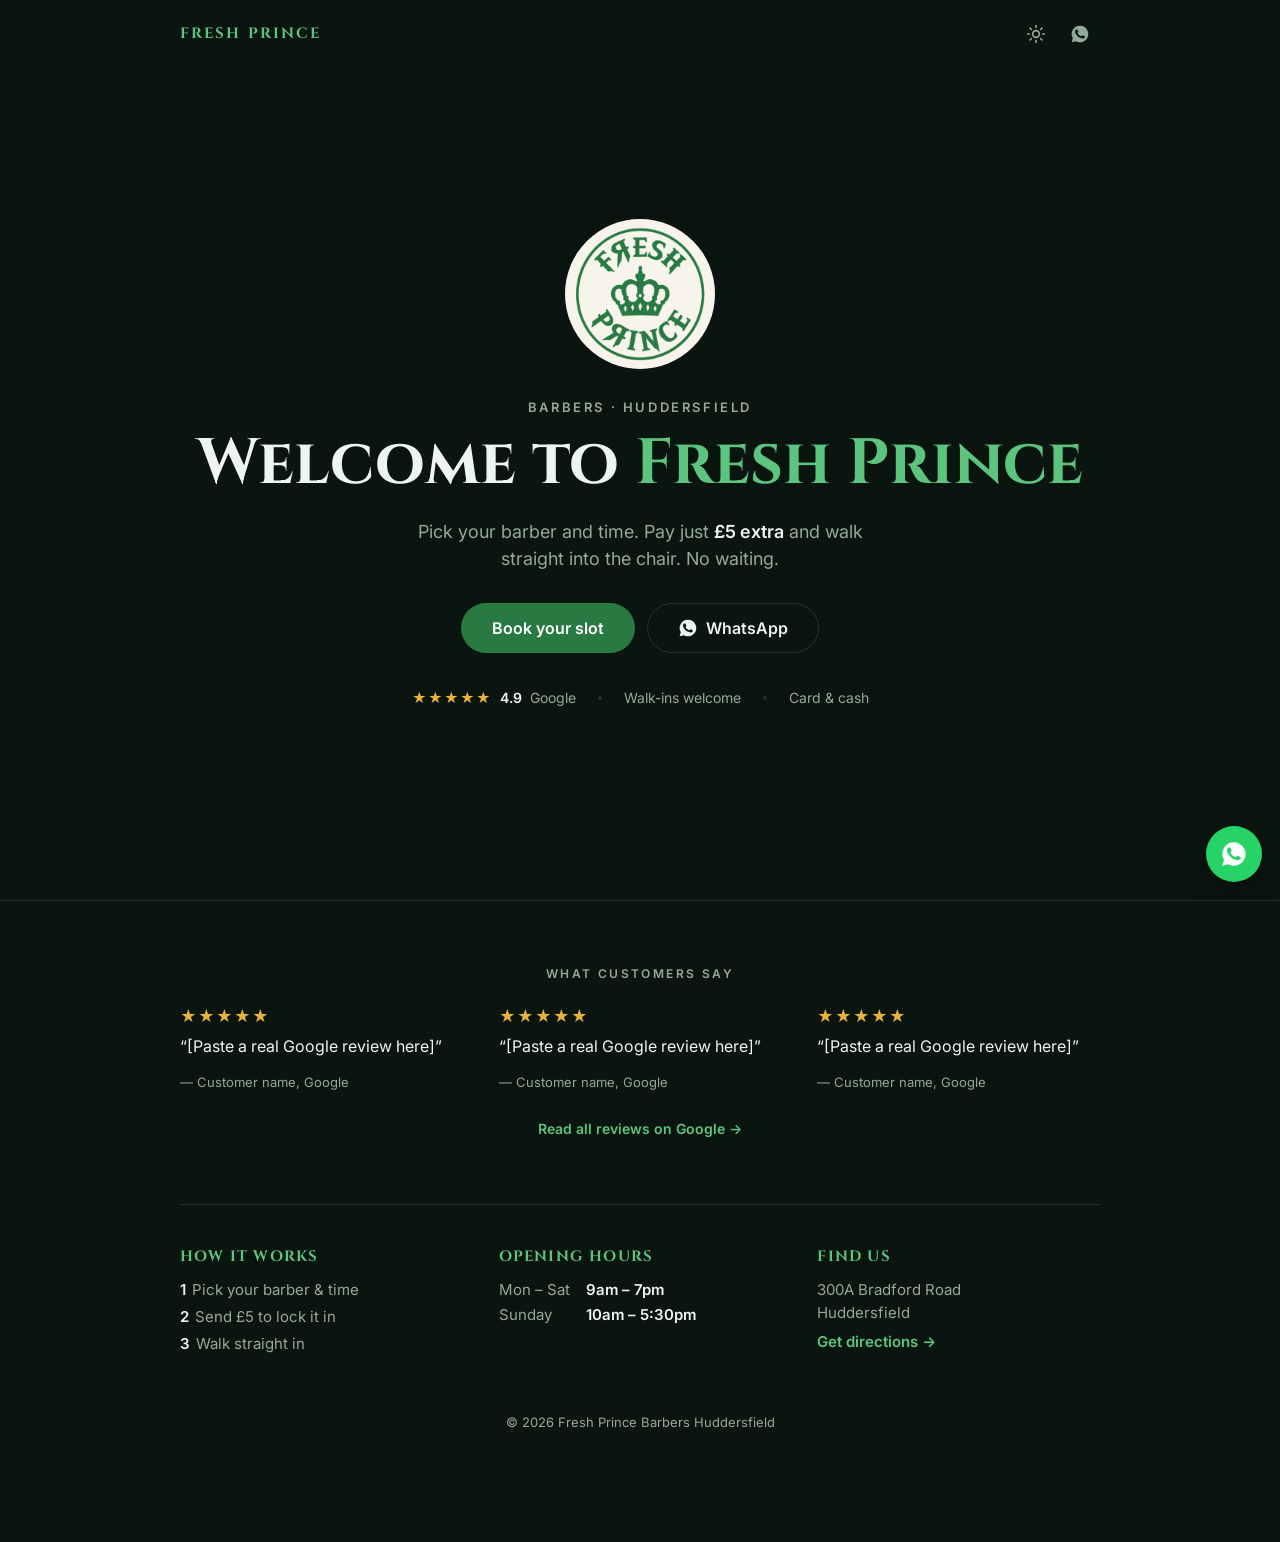
==== commit c63e9222: "Minimal redesign: 'Welcome to Fresh Prince' hero and inline trust line Drop the card-heavy layout fo" ====
--- a/index.html
+++ b/index.html
@@ -3,9 +3,9 @@
 <head>
 <meta charset="UTF-8">
 <meta name="viewport" content="width=device-width, initial-scale=1">
-<title>Fresh Prince Barbers Huddersfield</title>
-<meta name="description" content="Fresh Prince Barbers, 300A Bradford Road, Huddersfield. Skip the wait: pick your barber and time for just £5 extra.">
-<meta name="theme-color" content="#287a42">
+<title>Welcome to Fresh Prince Barbers · Huddersfield</title>
+<meta name="description" content="Fresh Prince Barbers, 300A Bradford Road, Huddersfield. Rated 4.9 on Google. Pick your barber and time, skip the wait for £5.">
+<meta name="theme-color" content="#0b1510">
 <script>
   try { if (localStorage.getItem("theme") === "light") document.documentElement.dataset.theme = "light"; } catch (e) {}
 </script>
@@ -17,181 +17,150 @@
   :root {
     /* Dark + green (default) */
     --green: #287a42;
-    --green-dark: #1f6335;
+    --green-hover: #1f6335;
     --green-text: #5cc47e;
     --green-soft: rgba(92,196,126,.12);
-    --cream: #0b1510;
-    --paper: #112019;
-    --field: #0b1510;
+    --bg: #0b1510;
+    --surface: #112019;
     --ink: #eef4ef;
-    --muted: #9db3a5;
-    --line: #22382b;
+    --muted: #93a99b;
+    --line: #20352a;
     --star: #e8b33a;
     --wa: #25d366;
     --logo-bg: #f7f4ec;
-    --logo-glow: 0 0 0 10px rgba(92,196,126,.08), 0 24px 60px rgba(0,0,0,.5);
     --serif: Cinzel, "Trajan Pro", Georgia, serif;
     color-scheme: dark;
   }
   :root[data-theme="light"] {
-    --green-dark: #1b5a2f;
+    --green-hover: #1b5a2f;
     --green-text: #287a42;
     --green-soft: #e4efe6;
-    --cream: #f7f4ec;
-    --paper: #fffdf8;
-    --field: #ffffff;
+    --bg: #f7f4ec;
+    --surface: #fffdf8;
     --ink: #1c2a20;
     --muted: #5d6b61;
     --line: #dcd6c6;
-    --star: #e0a526;
-    --logo-bg: #fffdf8;
-    --logo-glow: 0 20px 50px rgba(40,122,66,.18);
+    --star: #d99a14;
+    --logo-bg: transparent;
     color-scheme: light;
   }
-  .theme-btn { width: 40px; height: 40px; border-radius: 50%; border: 1px solid var(--line); background: var(--cream); color: var(--ink); cursor: pointer; display: grid; place-items: center; }
-  .theme-btn svg { width: 18px; height: 18px; fill: none; stroke: currentColor; stroke-width: 2; stroke-linecap: round; }
-  :root[data-theme="light"] .i-sun, :root:not([data-theme="light"]) .i-moon { display: none; }
-  .head-actions { display: flex; align-items: center; gap: 8px; }
   * { box-sizing: border-box; margin: 0; padding: 0; }
-  body { background: var(--cream); color: var(--ink); font-family: Inter, system-ui, sans-serif; line-height: 1.5; }
+  body { background: var(--bg); color: var(--ink); font-family: Inter, system-ui, sans-serif; line-height: 1.55; }
   a { color: inherit; }
   img { display: block; max-width: 100%; }
-  .wrap { max-width: 1080px; margin: 0 auto; padding: 0 16px; }
+  .wrap { max-width: 960px; margin: 0 auto; padding: 0 20px; }
 
   .btn {
     display: inline-flex; align-items: center; justify-content: center; gap: 8px;
-    border: 2px solid transparent; border-radius: 999px; cursor: pointer;
-    font: 700 16px Inter, sans-serif; text-decoration: none; padding: 14px 26px;
-    transition: transform .15s, background .15s;
-  }
-  .btn:active { transform: scale(.98); }
+    border: 1px solid transparent; border-radius: 999px; cursor: pointer;
+    font: 600 16px Inter, sans-serif; text-decoration: none; padding: 14px 30px;
+    transition: background .15s;
+  }
   .btn-green { background: var(--green); color: #fff; }
-  .btn-green:hover { background: var(--green-dark); }
-  .btn-line { background: transparent; color: var(--green-text); border-color: var(--green-text); }
+  .btn-green:hover { background: var(--green-hover); }
+  .btn-line { background: none; color: var(--ink); border-color: var(--line); }
+  .btn-line:hover { border-color: var(--green-text); }
   .btn-wa { background: var(--wa); color: #06260f; }
-  .btn-ghost { background: none; color: var(--muted); border-color: var(--line); }
-  .btn[disabled] { opacity: .4; cursor: not-allowed; }
   .ico { width: 20px; height: 20px; fill: currentColor; flex: none; }
-
-  /* ---------- Fold 1 ---------- */
+  .link { color: var(--green-text); font-weight: 600; text-decoration: none; }
+  .link:hover { text-decoration: underline; }
+
+  /* ---------- First fold ---------- */
   .fold { min-height: 100vh; min-height: 100svh; display: flex; flex-direction: column; }
-  .banner { background: var(--green); color: #fff; font-size: 13px; font-weight: 600; text-align: center; padding: 8px 16px; letter-spacing: .02em; }
-  header { border-bottom: 1px solid var(--line); background: var(--paper); }
-  header .wrap { display: flex; align-items: center; justify-content: space-between; height: 64px; }
-  .brand { display: flex; align-items: center; gap: 10px; text-decoration: none; }
-  .brand img { width: 44px; height: 44px; background: var(--logo-bg); border-radius: 50%; padding: 2px; }
-  .brand span { font-family: var(--serif); font-weight: 800; font-size: 18px; color: var(--green-text); letter-spacing: .06em; }
-  header .btn { padding: 9px 16px; font-size: 14px; }
-
-  .hero { flex: 1; display: flex; align-items: center; padding: 32px 0 40px;
-    background: radial-gradient(circle at 78% 45%, var(--green-soft), transparent 55%), var(--cream); }
-  .hero .wrap { display: grid; grid-template-columns: 1.15fr .85fr; gap: 40px; align-items: center; width: 100%; }
-  .eyebrow { display: inline-flex; align-items: center; gap: 8px; font-size: 13px; font-weight: 700; letter-spacing: .12em; text-transform: uppercase; color: var(--green-text); margin-bottom: 14px; }
-  .eyebrow::before { content: ""; width: 28px; height: 2px; background: var(--green); }
-  .hero h1 { font-family: var(--serif); font-weight: 800; font-size: clamp(36px, 6vw, 64px); line-height: 1.05; color: var(--ink); }
-  .hero h1 em { font-style: normal; color: var(--green-text); display: block; }
-  .hero p.lead { color: var(--muted); font-size: 18px; max-width: 480px; margin: 18px 0 26px; }
-  .hero p.lead b { color: var(--ink); }
-  .ctas { display: flex; flex-wrap: wrap; gap: 12px; }
-  .hero-logo { position: relative; justify-self: center; width: min(360px, 80vw); aspect-ratio: 1; }
-  .hero-logo::before { content: ""; position: absolute; inset: -14px; border-radius: 50%; border: 1px dashed var(--green); opacity: .35; }
-  .hero-logo img { width: 100%; height: 100%; background: var(--logo-bg); border-radius: 50%; padding: 6%; box-shadow: var(--logo-glow); }
-
-  .badges { display: grid; grid-template-columns: repeat(4, 1fr); gap: 10px; margin-top: 28px; max-width: 560px; }
-  .badge { background: var(--paper); border: 1px solid var(--line); border-radius: 12px; padding: 10px 8px; text-align: center; font-size: 12px; font-weight: 600; color: var(--muted); }
-  .badge svg { width: 22px; height: 22px; margin: 0 auto 4px; fill: none; stroke: var(--green); stroke-width: 2; stroke-linecap: round; stroke-linejoin: round; }
-  .badge b { display: block; color: var(--ink); font-size: 13px; }
-
-  /* ---------- Fold 2 ---------- */
-  .fold2 { background: var(--paper); border-top: 1px solid var(--line); padding: 48px 0 100px; }
-  .sec-head { text-align: center; margin-bottom: 24px; }
-  .sec-head h2 { font-family: var(--serif); font-size: clamp(24px, 4vw, 32px); color: var(--green-text); }
-  .rating { display: inline-flex; align-items: center; gap: 10px; margin-top: 8px; font-size: 15px; color: var(--muted); }
-  .stars { color: var(--star); letter-spacing: 2px; font-size: 18px; }
-  .reviews { display: grid; grid-template-columns: repeat(3, 1fr); gap: 16px; }
-  .review { background: var(--cream); border: 1px solid var(--line); border-radius: 16px; padding: 20px; }
-  .review p { font-size: 15px; margin: 8px 0 14px; }
-  .review .who { display: flex; align-items: center; gap: 10px; font-size: 14px; font-weight: 600; }
-  .review .who span { width: 32px; height: 32px; border-radius: 50%; background: var(--green); color: #fff; display: grid; place-items: center; font-size: 13px; }
-  .review .who small { display: block; color: var(--muted); font-weight: 500; }
-  .more { text-align: center; margin-top: 16px; }
-  .more a { color: var(--green-text); font-weight: 700; font-size: 14px; }
-
-  .strip { display: grid; grid-template-columns: 1.3fr 1fr; gap: 16px; margin-top: 40px; }
-  .panel { border: 1px solid var(--line); border-radius: 16px; padding: 22px; background: var(--cream); }
-  .panel h3 { font-family: var(--serif); color: var(--green-text); font-size: 20px; margin-bottom: 14px; }
-  .steps { display: grid; grid-template-columns: repeat(3, 1fr); gap: 12px; }
-  .steps div { font-size: 14px; color: var(--muted); }
-  .steps b { display: block; color: var(--ink); font-size: 15px; margin-top: 4px; }
-  .steps i { font-style: normal; font-family: var(--serif); font-weight: 800; color: #fff; background: var(--green); width: 30px; height: 30px; border-radius: 50%; display: grid; place-items: center; }
-  .panel table { width: 100%; font-size: 15px; border-collapse: collapse; }
-  .panel td { padding: 3px 0; color: var(--muted); }
-  .panel td:last-child { text-align: right; color: var(--ink); font-weight: 600; }
-  .panel .addr { color: var(--muted); margin-bottom: 8px; }
-  .panel a.link { display: inline-block; margin-top: 10px; color: var(--green-text); font-weight: 700; font-size: 14px; }
-  footer { text-align: center; color: var(--muted); font-size: 13px; margin-top: 36px; }
+  header .wrap { display: flex; align-items: center; justify-content: space-between; height: 68px; }
+  .brand { font-family: var(--serif); font-weight: 700; font-size: 15px; letter-spacing: .14em; color: var(--green-text); text-decoration: none; }
+  .head-actions { display: flex; align-items: center; gap: 4px; }
+  .icon-btn { width: 40px; height: 40px; border-radius: 50%; border: 0; background: none; color: var(--muted); cursor: pointer; display: grid; place-items: center; text-decoration: none; }
+  .icon-btn:hover { color: var(--ink); }
+  .icon-btn svg { width: 20px; height: 20px; }
+  .icon-btn .stroke { fill: none; stroke: currentColor; stroke-width: 2; stroke-linecap: round; }
+  :root[data-theme="light"] .i-sun, :root:not([data-theme="light"]) .i-moon { display: none; }
+
+  .hero { flex: 1; display: flex; flex-direction: column; align-items: center; justify-content: center; text-align: center; padding: 16px 20px 56px; }
+  .hero-logo { width: 150px; height: 150px; border-radius: 50%; background: var(--logo-bg); padding: 8px; margin-bottom: 28px; }
+  .kicker { font-size: 13px; font-weight: 600; letter-spacing: .2em; text-transform: uppercase; color: var(--muted); margin-bottom: 12px; }
+  .hero h1 { font-family: var(--serif); font-weight: 700; font-size: clamp(34px, 6.5vw, 64px); line-height: 1.1; }
+  .hero h1 span { color: var(--green-text); }
+  .hero .lead { color: var(--muted); font-size: 18px; max-width: 460px; margin: 18px auto 30px; }
+  .hero .lead b { color: var(--ink); font-weight: 600; }
+  .ctas { display: flex; flex-wrap: wrap; gap: 12px; justify-content: center; }
+
+  .trust { display: flex; flex-wrap: wrap; justify-content: center; align-items: center; gap: 8px 22px; margin-top: 34px; font-size: 14px; color: var(--muted); }
+  .trust > span { display: inline-flex; align-items: center; gap: 8px; }
+  .trust > span + span::before { content: ""; width: 4px; height: 4px; border-radius: 50%; background: var(--line); margin-right: 14px; }
+  .trust b { color: var(--ink); font-weight: 600; }
+  .stars { color: var(--star); letter-spacing: 1px; }
+
+  /* ---------- Second fold ---------- */
+  .more-info { border-top: 1px solid var(--line); padding: 64px 0 110px; }
+  .label { font-size: 12px; font-weight: 600; letter-spacing: .2em; text-transform: uppercase; color: var(--muted); margin-bottom: 20px; text-align: center; }
+  .quotes { display: grid; grid-template-columns: repeat(3, 1fr); gap: 36px; }
+  .quote p { font-size: 16px; margin: 6px 0 10px; }
+  .quote small { color: var(--muted); font-size: 13px; }
+  .center { text-align: center; margin-top: 24px; font-size: 14px; }
+
+  .facts { display: grid; grid-template-columns: repeat(3, 1fr); gap: 36px; margin-top: 64px; padding-top: 40px; border-top: 1px solid var(--line); font-size: 15px; }
+  .facts h3 { font-family: var(--serif); font-size: 15px; font-weight: 700; letter-spacing: .08em; color: var(--green-text); margin-bottom: 10px; }
+  .facts p, .facts li { color: var(--muted); }
+  .facts ol { list-style: none; display: grid; gap: 4px; }
+  .facts ol b { color: var(--ink); font-weight: 600; margin-right: 6px; }
+  .hours { display: grid; grid-template-columns: auto auto; justify-content: start; gap: 2px 16px; color: var(--muted); }
+  .hours b { color: var(--ink); font-weight: 600; }
+  footer { text-align: center; color: var(--muted); font-size: 13px; margin-top: 56px; }
 
   /* ---------- Booking popup ---------- */
-  .modal { position: fixed; inset: 0; z-index: 30; background: rgba(5,12,8,.7); display: none; align-items: center; justify-content: center; padding: 16px; }
+  .modal { position: fixed; inset: 0; z-index: 30; background: rgba(5,12,8,.72); display: none; align-items: center; justify-content: center; padding: 16px; }
   .modal.open { display: flex; }
-  .sheet { position: relative; width: 100%; max-width: 480px; max-height: 100%; overflow-y: auto; background: var(--paper); border-radius: 20px; padding: 24px; box-shadow: 0 30px 80px rgba(0,0,0,.3); }
-  .close { position: absolute; top: 14px; right: 14px; width: 36px; height: 36px; border-radius: 50%; border: 1px solid var(--line); background: var(--cream); color: var(--ink); font-size: 20px; cursor: pointer; }
-  .progress { display: flex; gap: 6px; margin: 4px 48px 18px 0; }
-  .progress span { flex: 1; height: 4px; border-radius: 4px; background: var(--line); }
-  .progress span.on { background: var(--green); }
-  .sheet h3 { font-family: var(--serif); color: var(--green-text); font-size: 24px; }
-  .sheet .sub { color: var(--muted); font-size: 14px; margin: 2px 0 16px; }
+  .sheet { position: relative; width: 100%; max-width: 440px; max-height: 100%; overflow-y: auto; background: var(--surface); border: 1px solid var(--line); border-radius: 20px; padding: 28px 24px 24px; }
+  .close { position: absolute; top: 12px; right: 12px; width: 36px; height: 36px; border: 0; border-radius: 50%; background: none; color: var(--muted); font-size: 24px; cursor: pointer; }
+  .close:hover { color: var(--ink); }
+  .progress { font-size: 12px; font-weight: 600; letter-spacing: .15em; text-transform: uppercase; color: var(--muted); margin-bottom: 6px; }
+  .sheet h3 { font-family: var(--serif); font-size: 22px; font-weight: 700; }
+  .sheet .sub { color: var(--muted); font-size: 14px; margin: 2px 0 18px; }
   .step { display: none; }
-  .step.active { display: grid; gap: 14px; }
-
-  .barbers { display: grid; grid-template-columns: repeat(2, 1fr); gap: 10px; }
-  .barber { border: 2px solid var(--line); background: var(--cream); border-radius: 14px; padding: 12px; cursor: pointer; text-align: center; font: inherit; color: inherit; }
-  .barber:hover { border-color: var(--green-text); }
-  .barber.sel { border-color: var(--green-text); background: var(--green-soft); }
-  .barber .ph { width: 76px; height: 76px; border-radius: 50%; margin: 0 auto 8px; overflow: hidden; background: var(--green); color: #fff; display: grid; place-items: center; font-family: var(--serif); font-weight: 800; font-size: 24px; }
+  .step.active { display: grid; gap: 16px; }
+
+  .barbers { display: grid; grid-template-columns: repeat(2, 1fr); gap: 18px 8px; }
+  .barber { border: 0; background: none; cursor: pointer; font: inherit; color: inherit; text-align: center; padding: 6px; border-radius: 12px; }
+  .barber .ph { width: 72px; height: 72px; border-radius: 50%; margin: 0 auto 8px; overflow: hidden; background: var(--green); color: #fff; display: grid; place-items: center; font-family: var(--serif); font-weight: 700; font-size: 22px; outline: 2px solid transparent; outline-offset: 3px; transition: outline-color .15s; }
   .barber .ph img { width: 100%; height: 100%; object-fit: cover; }
-  .barber b { display: block; font-size: 15px; }
+  .barber:hover .ph, .barber.sel .ph { outline-color: var(--green-text); }
+  .barber b { display: block; font-size: 15px; font-weight: 600; }
   .barber small { color: var(--muted); font-size: 12px; }
 
-  label { display: grid; gap: 6px; font-size: 14px; font-weight: 600; }
-  input, select { width: 100%; background: var(--field); color: var(--ink); border: 1px solid var(--line); border-radius: 10px; font: 16px Inter, sans-serif; padding: 12px; }
-  input:focus, select:focus { outline: 2px solid var(--green); border-color: transparent; }
+  label { display: grid; gap: 6px; font-size: 13px; font-weight: 600; color: var(--muted); }
+  input, select { width: 100%; background: var(--bg); color: var(--ink); border: 1px solid var(--line); border-radius: 10px; font: 16px Inter, sans-serif; padding: 12px; }
+  input:focus, select:focus { outline: 2px solid var(--green-text); border-color: transparent; }
   .row { display: grid; grid-template-columns: 1fr 1fr; gap: 12px; }
   .hint { font-size: 12px; color: var(--muted); }
-  .nav { display: grid; grid-template-columns: auto 1fr; gap: 10px; }
-
-  .summary { background: var(--green-soft); border-radius: 12px; padding: 12px 14px; font-size: 14px; display: grid; gap: 2px; }
-  .summary b { color: var(--green-text); }
-  .paybox { border: 1px solid var(--line); border-radius: 12px; padding: 14px; font-size: 14px; }
-  .paybox dl { display: grid; grid-template-columns: auto 1fr; gap: 4px 12px; margin-top: 8px; }
-  .paybox dt { color: var(--muted); }
-  .paybox dd { font-weight: 600; }
-  .paybox .ref { margin-top: 8px; color: var(--muted); }
-  .copy { background: none; border: 1px solid var(--line); color: var(--green-text); border-radius: 6px; font-size: 12px; padding: 1px 8px; margin-left: 6px; cursor: pointer; }
-
-  .fab { position: fixed; right: 16px; bottom: 16px; z-index: 20; width: 58px; height: 58px; border-radius: 50%; background: var(--wa); display: grid; place-items: center; box-shadow: 0 8px 24px rgba(0,0,0,.25); }
-  .fab svg { width: 30px; height: 30px; fill: #fff; }
-
-  @media (max-width: 820px) {
-    .hero { padding: 20px 0 28px; }
-    .hero .wrap { grid-template-columns: 1fr; gap: 18px; text-align: center; }
-    .hero-logo { order: -1; width: 150px; }
-    .hero-logo::before { inset: -8px; }
-    .eyebrow { justify-content: center; }
-    .eyebrow::before { display: none; }
-    .hero p.lead { margin: 12px auto 20px; font-size: 16px; }
-    .ctas { justify-content: center; }
-    .badges { margin: 20px auto 0; grid-template-columns: 1fr 1fr; gap: 8px; }
-    .badge { display: grid; grid-template-columns: auto 1fr; column-gap: 8px; align-items: center; text-align: left; padding: 8px 10px; font-size: 11px; line-height: 1.3; }
-    .badge svg { grid-row: span 2; margin: 0; }
-    .badge b { font-size: 13px; }
-    .reviews { grid-template-columns: 1fr; }
-    .strip { grid-template-columns: 1fr; }
+  .back { justify-self: center; border: 0; background: none; color: var(--muted); font: 500 14px Inter, sans-serif; cursor: pointer; }
+  .back:hover { color: var(--ink); }
+
+  .summary { font-size: 15px; display: grid; gap: 2px; padding-bottom: 14px; border-bottom: 1px solid var(--line); }
+  .summary span { color: var(--muted); }
+  .summary b { font-weight: 600; }
+  .pay dl { display: grid; grid-template-columns: auto 1fr; gap: 6px 16px; font-size: 15px; }
+  .pay dt { color: var(--muted); }
+  .pay dd { font-weight: 600; }
+  .pay .ref { margin-top: 8px; font-size: 13px; color: var(--muted); }
+  .copy { background: none; border: 0; color: var(--green-text); font: 600 12px Inter, sans-serif; margin-left: 8px; cursor: pointer; }
+
+  .fab { position: fixed; right: 18px; bottom: 18px; z-index: 20; width: 56px; height: 56px; border-radius: 50%; background: var(--wa); display: grid; place-items: center; box-shadow: 0 8px 24px rgba(0,0,0,.3); }
+  .fab svg { width: 28px; height: 28px; fill: #fff; }
+
+  @media (max-width: 760px) {
+    .hero-logo { width: 116px; height: 116px; margin-bottom: 22px; }
+    .hero .lead { font-size: 16px; margin: 14px auto 24px; }
+    .trust { gap: 8px 16px; margin-top: 26px; font-size: 13px; }
+    .trust > span:first-child { flex-basis: 100%; justify-content: center; }
+    .trust > span:nth-child(2)::before { display: none; }
+    .trust > span + span::before { margin-right: 8px; }
+    .quotes, .facts { grid-template-columns: 1fr; gap: 28px; }
+    .more-info { padding: 48px 0 100px; }
   }
   @media (max-width: 420px) {
+    .ctas { width: 100%; }
     .ctas .btn { flex: 1; padding: 14px 16px; }
-    header .btn span { display: none; }
-    .steps { grid-template-columns: 1fr; }
   }
 </style>
 </head>
@@ -202,68 +171,59 @@
 </svg>
 
 <div class="fold">
-  <div class="banner">👑 Skip the queue: priority slots just £5 extra</div>
   <header>
     <div class="wrap">
-      <a class="brand" href="#"><img src="logo.webp" alt=""><span>FRESH PRINCE</span></a>
+      <a class="brand" href="#">FRESH PRINCE</a>
       <div class="head-actions">
-        <button class="theme-btn" id="themeBtn" type="button" aria-label="Switch light/dark theme">
-          <svg class="i-sun" viewBox="0 0 24 24"><circle cx="12" cy="12" r="4"/><path d="M12 2v2M12 20v2M4.9 4.9l1.4 1.4M17.7 17.7l1.4 1.4M2 12h2M20 12h2M4.9 19.1l1.4-1.4M17.7 6.3l1.4-1.4"/></svg>
-          <svg class="i-moon" viewBox="0 0 24 24"><path d="M21 12.8A9 9 0 1 1 11.2 3a7 7 0 0 0 9.8 9.8z"/></svg>
+        <button class="icon-btn" id="themeBtn" type="button" aria-label="Switch light/dark theme">
+          <svg class="stroke i-sun" viewBox="0 0 24 24"><circle cx="12" cy="12" r="4"/><path d="M12 2v2M12 20v2M4.9 4.9l1.4 1.4M17.7 17.7l1.4 1.4M2 12h2M20 12h2M4.9 19.1l1.4-1.4M17.7 6.3l1.4-1.4"/></svg>
+          <svg class="stroke i-moon" viewBox="0 0 24 24"><path d="M21 12.8A9 9 0 1 1 11.2 3a7 7 0 0 0 9.8 9.8z"/></svg>
         </button>
-        <a class="btn btn-wa js-wa" href="#"><svg class="ico"><use href="#wa"/></svg><span>WhatsApp</span></a>
+        <a class="icon-btn js-wa" href="#" aria-label="WhatsApp"><svg style="fill:currentColor"><use href="#wa"/></svg></a>
       </div>
     </div>
   </header>
 
-  <main class="hero">
-    <div class="wrap">
-      <div>
-        <div class="eyebrow">Barbers · Huddersfield</div>
-        <h1>Pick your time.<em>Skip the wait.</em></h1>
-        <p class="lead">Choose your barber and slot, pay just <b>£5 extra</b> to lock it in, and walk straight into the chair.</p>
-        <div class="ctas">
-          <button class="btn btn-green js-open" type="button">Book priority slot</button>
-          <a class="btn btn-line" href="#reviews">See reviews</a>
-        </div>
-        <div class="badges">
-          <div class="badge"><svg viewBox="0 0 24 24"><path d="m12 3 2.7 5.6 6.1.9-4.4 4.3 1 6.1L12 17l-5.4 2.9 1-6.1-4.4-4.3 6.1-.9z"/></svg><b>Reviewed</b>on Google</div>
-          <div class="badge"><svg viewBox="0 0 24 24"><circle cx="12" cy="12" r="9"/><path d="M12 7v5l3 2"/></svg><b>No waiting</b>walk right in</div>
-          <div class="badge"><svg viewBox="0 0 24 24"><rect x="3" y="5" width="18" height="16" rx="2"/><path d="M3 10h18M8 3v4M16 3v4"/></svg><b>Open 7 days</b>9am–7pm</div>
-          <div class="badge"><svg viewBox="0 0 24 24"><path d="M12 3 4 6v6c0 5 3.5 8 8 9 4.5-1 8-4 8-9V6z"/><path d="m9 12 2 2 4-4"/></svg><b>Only £5</b>to reserve</div>
-        </div>
-      </div>
-      <div class="hero-logo"><img src="logo.webp" alt="Fresh Prince Barbers logo"></div>
+  <main class="hero wrap">
+    <img class="hero-logo" src="logo.webp" alt="Fresh Prince Barbers logo">
+    <p class="kicker">Barbers · Huddersfield</p>
+    <h1>Welcome to <span>Fresh Prince</span></h1>
+    <p class="lead">Pick your barber and time. Pay just <b>£5 extra</b> and walk straight into the chair. No waiting.</p>
+    <div class="ctas">
+      <button class="btn btn-green js-open" type="button">Book your slot</button>
+      <a class="btn btn-line js-wa" href="#"><svg class="ico"><use href="#wa"/></svg>WhatsApp</a>
+    </div>
+    <div class="trust">
+      <span><span class="stars">★★★★★</span><b id="ratingNum"></b> Google</span>
+      <span>Walk-ins welcome</span>
+      <span>Card &amp; cash</span>
     </div>
   </main>
 </div>
 
-<section class="fold2" id="reviews">
+<section class="more-info" id="reviews">
   <div class="wrap">
-    <div class="sec-head">
-      <h2>What our customers say</h2>
-      <div class="rating"><span class="stars">★★★★★</span><span id="ratingText"></span></div>
-    </div>
-    <div class="reviews" id="reviewList"></div>
-    <div class="more"><a href="https://share.google/h16wno0VXVLxXwCt4" target="_blank" rel="noopener">Read all reviews on Google →</a></div>
-
-    <div class="strip">
-      <div class="panel">
-        <h3>How it works</h3>
-        <div class="steps">
-          <div><i>1</i><b>Pick barber &amp; time</b>At least 2 hours ahead.</div>
-          <div><i>2</i><b>Pay £5</b>Bank transfer or PayPal.</div>
-          <div><i>3</i><b>Walk straight in</b>Pay for your cut in the shop.</div>
-        </div>
-      </div>
-      <div class="panel">
-        <h3>Find us</h3>
-        <p class="addr">300A Bradford Road, Huddersfield</p>
-        <table>
-          <tr><td>Mon – Sat</td><td>9:00am – 7:00pm</td></tr>
-          <tr><td>Sunday</td><td>10:00am – 5:30pm</td></tr>
-        </table>
-        <a class="link" href="https://share.google/h16wno0VXVLxXwCt4" target="_blank" rel="noopener">Open in Google Maps →</a>
+    <p class="label">What customers say</p>
+    <div class="quotes" id="reviewList"></div>
+    <p class="center"><a class="link" href="https://share.google/h16wno0VXVLxXwCt4" target="_blank" rel="noopener">Read all reviews on Google →</a></p>
+
+    <div class="facts">
+      <div>
+        <h3>HOW IT WORKS</h3>
+        <ol>
+          <li><b>1</b>Pick your barber &amp; time</li>
+          <li><b>2</b>Send £5 to lock it in</li>
+          <li><b>3</b>Walk straight in</li>
+        </ol>
+      </div>
+      <div>
+        <h3>OPENING HOURS</h3>
+        <div class="hours"><span>Mon – Sat</span><b>9am – 7pm</b><span>Sunday</span><b>10am – 5:30pm</b></div>
+      </div>
+      <div>
+        <h3>FIND US</h3>
+        <p>300A Bradford Road<br>Huddersfield</p>
+        <p style="margin-top:6px"><a class="link" href="https://share.google/h16wno0VXVLxXwCt4" target="_blank" rel="noopener">Get directions →</a></p>
       </div>
     </div>
     <footer>© <span id="year"></span> Fresh Prince Barbers Huddersfield</footer>
@@ -274,15 +234,14 @@
 <div class="modal" id="modal" role="dialog" aria-modal="true" aria-labelledby="stepTitle">
   <div class="sheet">
     <button class="close js-close" type="button" aria-label="Close">×</button>
-    <div class="progress"><span></span><span></span><span></span></div>
 
     <div class="step" data-step="1">
-      <div><h3 id="stepTitle">Choose your barber</h3><p class="sub">Priority slot: +£5 on top of your cut.</p></div>
+      <div><p class="progress">Step 1 of 3</p><h3 id="stepTitle">Choose your barber</h3><p class="sub">Priority slot: +£5 on top of your cut.</p></div>
       <div class="barbers" id="barberList"></div>
     </div>
 
     <form class="step" data-step="2" id="timeForm">
-      <div><h3>Pick your time</h3><p class="sub" id="barberChosen"></p></div>
+      <div><p class="progress">Step 2 of 3</p><h3>Pick your time</h3><p class="sub" id="barberChosen"></p></div>
       <label>Your name
         <input name="name" required autocomplete="name" placeholder="e.g. Will Smith">
       </label>
@@ -290,28 +249,24 @@
         <label>Day <input type="date" name="date" id="date" required></label>
         <label>Time <select name="time" id="time" required></select></label>
       </div>
-      <p class="hint">Bookings must be made at least 2 hours in advance.</p>
-      <div class="nav">
-        <button class="btn btn-ghost js-back" type="button">←</button>
-        <button class="btn btn-green" type="submit">Next: pay £5</button>
-      </div>
+      <p class="hint">Book at least 2 hours ahead.</p>
+      <button class="btn btn-green" type="submit">Continue</button>
+      <button class="back js-back" type="button">← Back</button>
     </form>
 
     <div class="step" data-step="3">
-      <div><h3>Lock it in</h3><p class="sub">Send £5 to hold your slot.</p></div>
+      <div><p class="progress">Step 3 of 3</p><h3>Lock it in</h3><p class="sub">Send £5 to hold your slot.</p></div>
       <div class="summary" id="summary"></div>
-      <div class="paybox">
-        <strong>🏦 Bank transfer</strong>
+      <div class="pay">
         <dl>
           <dt>Name</dt><dd id="bankName"></dd>
           <dt>Sort code</dt><dd><span id="sortCode"></span><button class="copy" data-copy="sortCode" type="button">Copy</button></dd>
           <dt>Account</dt><dd><span id="accNo"></span><button class="copy" data-copy="accNo" type="button">Copy</button></dd>
         </dl>
-        <p class="ref">Reference: <b>your name</b></p>
-      </div>
-      <a class="btn btn-line" id="paypalLink" href="#" target="_blank" rel="noopener">Or pay £5 with PayPal</a>
+        <p class="ref">Use your name as the reference · or <a class="link" id="paypalLink" href="#" target="_blank" rel="noopener">pay with PayPal</a></p>
+      </div>
       <button class="btn btn-wa" id="sendWa" type="button"><svg class="ico"><use href="#wa"/></svg>I've paid, send booking</button>
-      <button class="btn btn-ghost js-back" type="button">← Change time</button>
+      <button class="back js-back" type="button">← Change time</button>
     </div>
   </div>
 </div>
@@ -339,12 +294,12 @@
       { name: "Barber 2", role: "Beards & line-ups", photo: "" },
       { name: "Barber 3", role: "Scissor cuts", photo: "" }
     ],
-    // Google rating + a few real reviews copied from your Google Business Profile
-    rating: "Google reviews",         // e.g. "4.9 from 120 Google reviews"
+    rating: "4.9",
+    // A few real reviews copied from your Google Business Profile
     reviews: [
-      { text: "[Paste a real Google review here]", name: "Customer name", when: "Google review" },
-      { text: "[Paste a real Google review here]", name: "Customer name", when: "Google review" },
-      { text: "[Paste a real Google review here]", name: "Customer name", when: "Google review" }
+      { text: "[Paste a real Google review here]", name: "Customer name" },
+      { text: "[Paste a real Google review here]", name: "Customer name" },
+      { text: "[Paste a real Google review here]", name: "Customer name" }
     ]
   };
   // ===============================================================
@@ -364,14 +319,13 @@
   $("accNo").textContent = SHOP.accountNumber;
   $("paypalLink").href = SHOP.paypal;
   $("year").textContent = new Date().getFullYear();
-  $("ratingText").textContent = SHOP.rating;
+  $("ratingNum").textContent = SHOP.rating;
 
   SHOP.reviews.forEach(r => {
-    $("reviewList").append(el("div", { className: "review" },
+    $("reviewList").append(el("div", { className: "quote" },
       el("div", { className: "stars", textContent: "★★★★★" }),
       el("p", { textContent: "“" + r.text + "”" }),
-      el("div", { className: "who" }, el("span", { textContent: initials(r.name) }),
-        el("div", {}, r.name, el("small", { textContent: r.when })))
+      el("small", { textContent: "— " + r.name + ", Google" })
     ));
   });
 
@@ -395,7 +349,6 @@
   function show(n) {
     step = n;
     document.querySelectorAll(".step").forEach(s => s.classList.toggle("active", +s.dataset.step === n));
-    document.querySelectorAll(".progress span").forEach((s, i) => s.classList.toggle("on", i < n));
     modal.querySelector(".sheet").scrollTop = 0;
   }
   const openModal = () => { modal.classList.add("open"); show(1); fillSlots(); };
@@ -461,9 +414,9 @@
     booking.time = f.get("time");
     booking.date = new Date(f.get("date") + "T00:00").toLocaleDateString("en-GB", { weekday: "long", day: "numeric", month: "long" });
     $("summary").replaceChildren(
-      el("div", {}, "Barber: ", el("b", { textContent: booking.barber })),
-      el("div", {}, "When: ", el("b", { textContent: booking.date + " at " + booking.time })),
-      el("div", {}, "Name: ", el("b", { textContent: booking.name }))
+      el("div", {}, el("span", { textContent: "Barber  " }), el("b", { textContent: booking.barber })),
+      el("div", {}, el("span", { textContent: "When  " }), el("b", { textContent: booking.date + ", " + booking.time })),
+      el("div", {}, el("span", { textContent: "Name  " }), el("b", { textContent: booking.name }))
     );
     show(3);
   });
